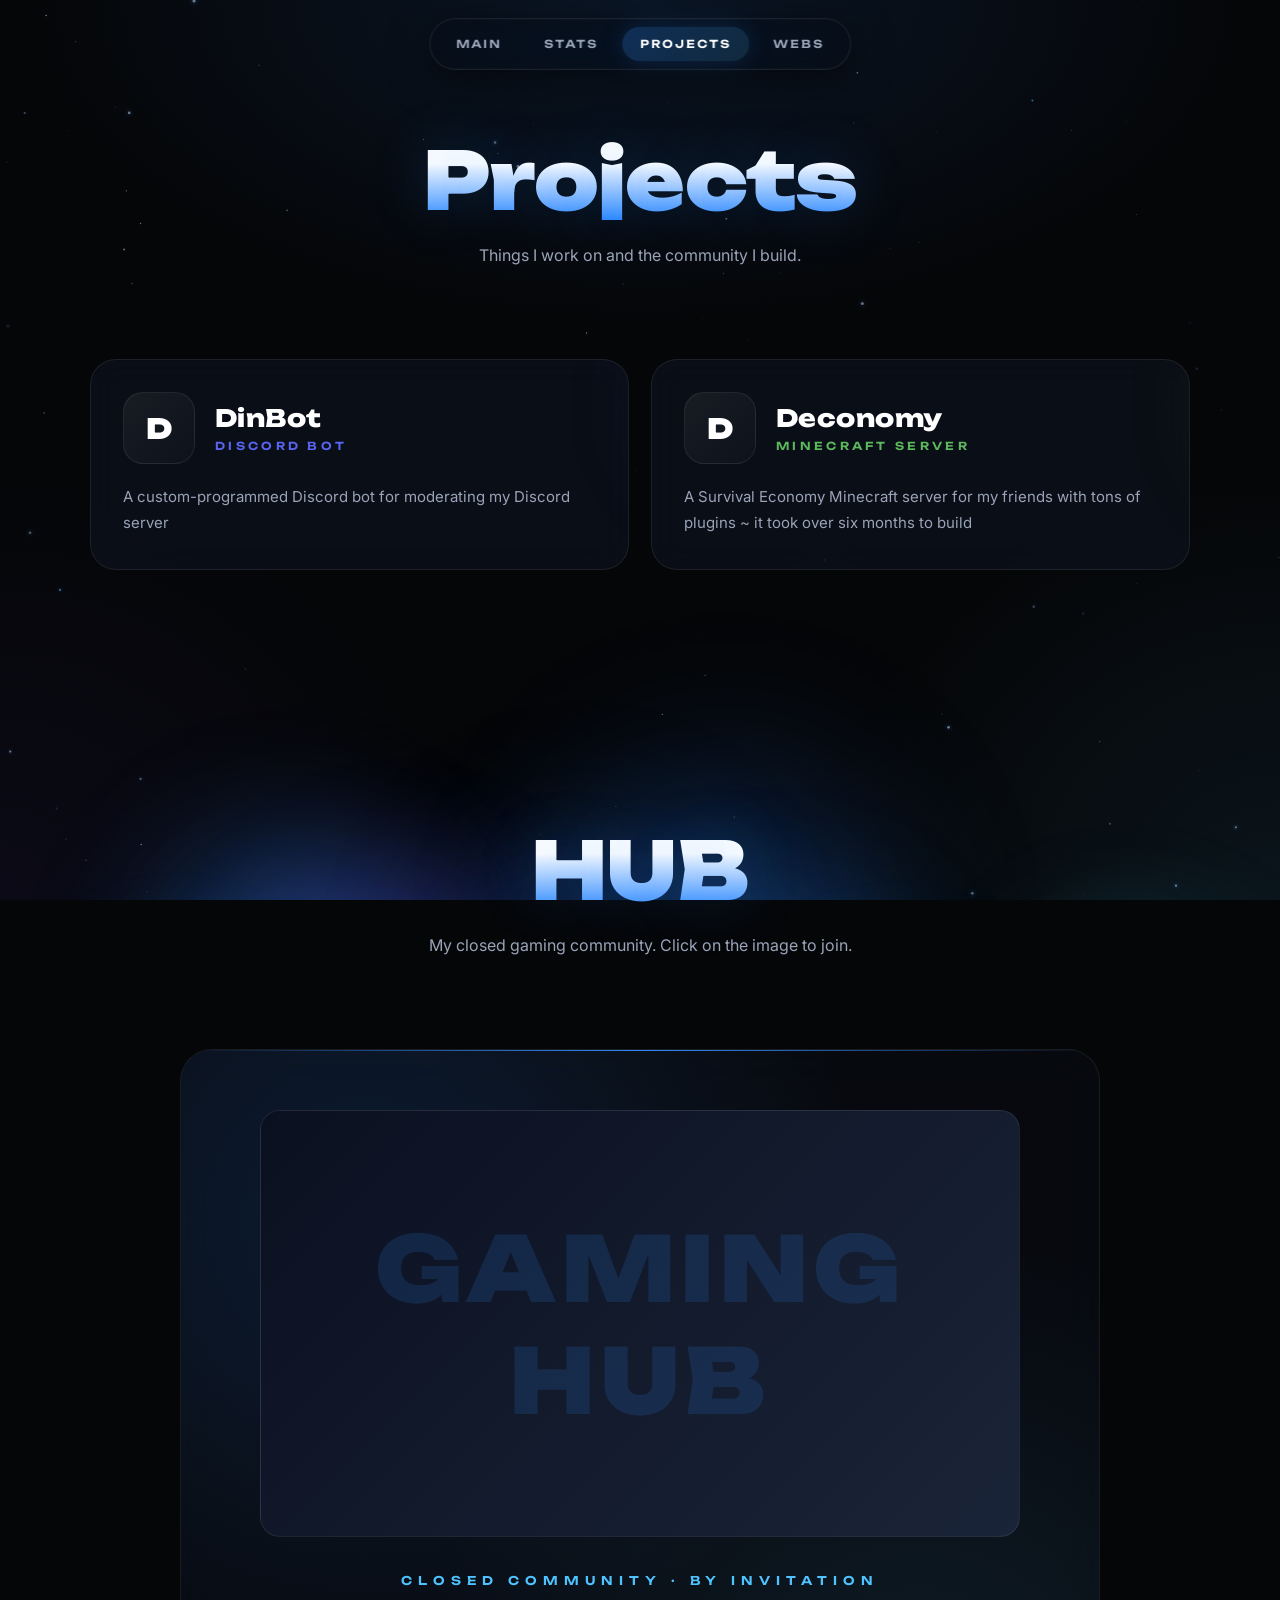
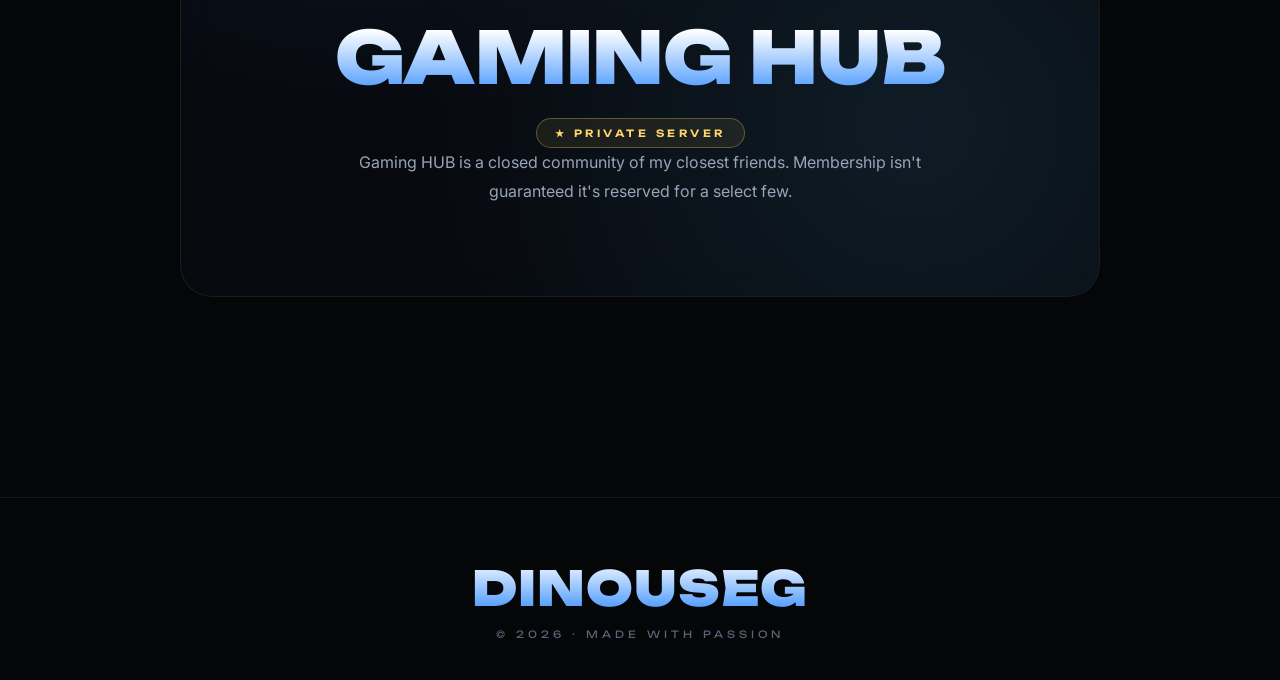
==== projekty.html @ cf8ca1f3 "Add files via upload" ====
<!doctype html>
<html lang="cs">
  <head>
    <meta charset="UTF-8" />
    <meta name="viewport" content="width=device-width, initial-scale=1.0" />
    <title>DINOUSEG · Projects</title>

    <!-- FAVICON — modrá kulička s glow -->
    <link rel="icon" type="image/svg+xml" href="favicon.svg" />
    <link rel="apple-touch-icon" href="favicon.svg" />
    <meta name="theme-color" content="#2f8aff" />

    <!-- FONTY -->
    <link rel="preconnect" href="https://fonts.googleapis.com" />
    <link rel="preconnect" href="https://fonts.gstatic.com" crossorigin />
    <link
      href="https://fonts.googleapis.com/css2?family=Orbitron:wght@500;700;900&family=Unbounded:wght@400;600;800;900&family=Inter:wght@300;400;500;600;700;800&family=Sora:wght@300;400;600;700&display=swap"
      rel="stylesheet"
    />

    <link rel="stylesheet" href="styles.css" />
  </head>
  <body>
    <!-- POZADÍ -->
    <div class="bg-base"></div>
    <div class="lava">
      <div class="bubble b1"></div>
      <div class="bubble b2"></div>
      <div class="bubble b3"></div>
      <div class="bubble b4"></div>
      <div class="bubble b5"></div>
      <div class="bubble b6"></div>
      <div class="bubble b7"></div>
      <div class="bubble b8"></div>
      <div class="bubble b9"></div>
      <div class="bubble b10"></div>
    </div>
    <canvas id="stars"></canvas>

    <div class="scroll-progress" id="scrollProg"></div>

    <!-- NAVIGACE -->
    <nav class="top">
      <a href="index.html"><span>Main</span></a>
      <a href="stats.html"><span>Stats</span></a>
      <a href="projekty.html"><span>Projects</span></a>
      <a href="web.html"><span>Webs</span></a>
    </nav>

    <!-- ============================================================
     PODSEKCE: PROJEKTY — DinBot, Deconomy…
     Vykresluje renderProjects() z DATA.projects
     ============================================================ -->
    <div class="section-divider">
      <h2 class="page-title">Projects</h2>
      <p class="page-desc">Things I work on and the community I build.</p>
    </div>

    <section class="page" id="projekty">
      <div class="projects-grid" id="projectsGrid"><!-- karty projektů --></div>
    </section>

    <!-- ============================================================
     PODSEKCE: GAMING HUB — velký banner s odkazem na Discord
     Vyplní renderHub() z DATA.hub
     ============================================================ -->
    <div class="section-divider">
      <h2 class="page-title">HUB</h2>
      <p class="page-desc">
        My closed gaming community. Click on the image to join.
      </p>
    </div>

    <section class="page" id="hub">
      <div class="hub-card reveal">
        <a
          href="#"
          id="hubLink"
          class="hub-image-wrap"
          target="_blank"
          rel="noopener"
        >
          <div class="placeholder-big">GAMING HUB</div>
          <img id="hubImg" src="" alt="" style="display: none" />
          <div class="overlay">
            <div class="cta">Join server →</div>
          </div>
        </a>
        <div class="hub-tagline">Closed Community · By invitation</div>
        <h2 class="hub-title">Gaming HUB</h2>
        <div class="hub-badge">★ Private Server</div>
        <p class="hub-desc" id="hubDesc"><!-- vyplní renderHub() --></p>
      </div>
    </section>

    <!-- FOOTER -->
    <footer>
      <div class="signature">DINOUSEG</div>
      <div class="copy">© <span id="year"></span> · Made with passion</div>
    </footer>

    <script src="data.js"></script>
    <script src="app.js"></script>
    <script>
      // Vykreslit projekty + hub
      renderProjects('#projectsGrid');
      renderHub();
    </script>
  </body>
</html>
---- styles.css ----
/* ============================================================================
   DINOUSEG PORTFOLIO — sdílené styly pro všechny stránky
   ============================================================================
   STRUKTURA:
     1. CSS PROMĚNNÉ — barvy, velikosti (uprav pro celkovou změnu vzhledu)
     2. RESET + ZÁKLAD
     3. SCROLLBAR — custom modrá lišta vpravo
     4. POZADÍ — base + lava lamp bubliny + hvězdy
     5. NAVIGACE — horní lišta s odkazy
     6. SCROLL PROGRESS — proužek nahoře
     7. HERO — velký DINOUSEG titulek na úvodu
     8. PAGE HEAD — nadpis na ostatních stránkách (HRY, HUDBA…)
     9. TLAČÍTKA
    10. REVEAL ANIMACE — náběh při scrollu
    11. KONTAKTY — dlouhé řádky s ikonami
    12. HRY — podium 1./2./3. místo + detail panel
    13. HUDBA — grid 5 sloupců s thumbnaily
    14. PROJEKTY — karty
    14b. WEB / CENÍK — cenové balíčky
    15. GAMING HUB — velký banner
    16. FOOTER
    17. RESPONSIVE — úpravy pro mobil
   ============================================================================ */

/* ============================================================================
   1. CSS PROMĚNNÉ
   Uprav tyto proměnné pro globální změnu barev a velikostí
   ============================================================================ */
:root {
  /* ZÁKLADNÍ POZADÍ */
  --bg-0: #050608; /* nejtmavší — hlavní background */
  --bg-1: #0a0d14;
  --bg-2: #0f1320;
  --bg-3: #141a2b; /* tmavě modrá pro karty */

  /* ČÁRY / OHRANIČENÍ */
  --line: rgba(255, 255, 255, 0.08); /* slabé čáry */
  --line-bright: rgba(255, 255, 255, 0.16); /* výraznější čáry */

  /* TEXT */
  --text: #e7ecf3; /* hlavní text */
  --text-dim: #9aa4b8; /* sekundární popisky */
  --text-faint: #5b6478; /* nejjemnější text */

  /* AKCENTNÍ MODRÁ — VSCode tematická */
  --accent: #2f8aff; /* hlavní modrá */
  --accent-2: #4fc3ff; /* světle modrá */
  --accent-deep: #1a4f9e; /* tmavě modrá */
  --accent-pop: #6b4dff; /* fialovo-modrá pro pestrost */
  --accent-cyan: #00d4ff; /* tyrkysová pro lava lamp */

  /* GLOWS */
  --glow: rgba(47, 138, 255, 0.55);
  --glow-soft: rgba(47, 138, 255, 0.18);

  /* SPECIÁLNÍ */
  --danger: #ff5577; /* červená pro zavření */
  --gold: #ffd66b; /* zlatá — 1. místo */
  --silver: #c9d3e0; /* stříbrná — 2. místo */
  --bronze: #e08a4a; /* bronzová — 3. místo */

  /* ZAOBLENÍ ROHŮ */
  --radius: 18px;
  --radius-lg: 26px;
}

/* ============================================================================
   2. RESET + ZÁKLAD
   ============================================================================ */
* {
  margin: 0;
  padding: 0;
  box-sizing: border-box;
}
html {
  scroll-behavior: smooth;
} /* plynulý scroll při kliknutí na anchor */
body {
  font-family:
    'Inter', 'Sora', system-ui, sans-serif; /* hlavní font pro běžný text */
  background: var(--bg-0);
  color: var(--text);
  overflow-x: hidden;
  min-height: 100vh;
  position: relative;
}

/* ============================================================================
   3. CUSTOM SCROLLBAR (modrá lišta vpravo)
   ============================================================================ */
html::-webkit-scrollbar {
  width: 12px;
}
html::-webkit-scrollbar-track {
  background: linear-gradient(180deg, #05060a, #0a0d14);
  border-left: 1px solid rgba(255, 255, 255, 0.04);
}
html::-webkit-scrollbar-thumb {
  background: linear-gradient(180deg, var(--accent-deep), var(--accent));
  border-radius: 10px;
  border: 2px solid var(--bg-0);
  box-shadow: 0 0 12px var(--glow);
}
html::-webkit-scrollbar-thumb:hover {
  background: linear-gradient(180deg, var(--accent), var(--accent-2));
  box-shadow: 0 0 22px var(--glow);
}
html {
  scrollbar-color: var(--accent) #0a0d14;
  scrollbar-width: thin;
}

/* ============================================================================
   4. POZADÍ — base vrstva + lava lamp bubliny + hvězdy (canvas)
   ============================================================================ */

/* base — radiální záře v rozích */
.bg-base {
  position: fixed;
  inset: 0;
  pointer-events: none;
  z-index: -4;
  background:
    radial-gradient(
      ellipse 80% 60% at 50% 0%,
      rgba(47, 138, 255, 0.12),
      transparent 60%
    ),
    radial-gradient(
      ellipse 60% 80% at 100% 100%,
      rgba(79, 195, 255, 0.08),
      transparent 60%
    ),
    radial-gradient(
      ellipse 60% 80% at 0% 100%,
      rgba(107, 77, 255, 0.06),
      transparent 60%
    ),
    var(--bg-0);
}

/* canvas s hvězdami — kreslí se v app.js */
canvas#stars {
  position: fixed;
  inset: 0;
  z-index: -2;
  pointer-events: none;
}

/* LAVA LAMP — barevné bubliny stoupající odspodu nahoru
   Uprav velikost (width/height), barvu (background), rychlost (animation duration),
   pozici (left), počáteční zpoždění (animation-delay) a viditelnost (opacity) */
.lava {
  position: fixed;
  inset: 0;
  z-index: -3;
  pointer-events: none;
  overflow: hidden;
}
.lava .bubble {
  position: absolute;
  border-radius: 50%;
  filter: blur(60px); /* rozmazání = soft glow look */
  opacity: 0.6;
  bottom: -30vh; /* start pod viewportem */
  will-change: transform, opacity;
}
.lava .bubble.b1 {
  width: 380px;
  height: 380px;
  left: 8%;
  background: radial-gradient(circle, #2f8aff, transparent 70%);
  animation: lavaRise 22s linear infinite;
  animation-delay: 0s;
}
.lava .bubble.b2 {
  width: 260px;
  height: 260px;
  left: 78%;
  background: radial-gradient(circle, #4fc3ff, transparent 70%);
  animation: lavaRise 28s linear infinite;
  animation-delay: -6s;
}
.lava .bubble.b3 {
  width: 480px;
  height: 480px;
  left: 38%;
  background: radial-gradient(circle, #1a4f9e, transparent 70%);
  animation: lavaRise 34s linear infinite;
  animation-delay: -12s;
  opacity: 0.5;
}
.lava .bubble.b4 {
  width: 200px;
  height: 200px;
  left: 62%;
  background: radial-gradient(circle, #00d4ff, transparent 70%);
  animation: lavaRise 24s linear infinite;
  animation-delay: -3s;
  opacity: 0.55;
}
.lava .bubble.b5 {
  width: 340px;
  height: 340px;
  left: 18%;
  background: radial-gradient(circle, #6b4dff, transparent 70%);
  animation: lavaRise 30s linear infinite;
  animation-delay: -15s;
  opacity: 0.45;
}
.lava .bubble.b6 {
  width: 160px;
  height: 160px;
  left: 90%;
  background: radial-gradient(circle, #4fc3ff, transparent 70%);
  animation: lavaRise 20s linear infinite;
  animation-delay: -9s;
  opacity: 0.5;
}
.lava .bubble.b7 {
  width: 300px;
  height: 300px;
  left: 50%;
  background: radial-gradient(circle, #2f8aff, transparent 70%);
  animation: lavaRise 26s linear infinite;
  animation-delay: -18s;
  opacity: 0.5;
}
.lava .bubble.b8 {
  width: 220px;
  height: 220px;
  left: 5%;
  background: radial-gradient(circle, #00d4ff, transparent 70%);
  animation: lavaRise 32s linear infinite;
  animation-delay: -21s;
  opacity: 0.45;
}
.lava .bubble.b9 {
  width: 140px;
  height: 140px;
  left: 70%;
  background: radial-gradient(circle, #6b4dff, transparent 70%);
  animation: lavaRise 18s linear infinite;
  animation-delay: -7s;
  opacity: 0.55;
}
.lava .bubble.b10 {
  width: 400px;
  height: 400px;
  left: 30%;
  background: radial-gradient(circle, #1a4f9e, transparent 70%);
  animation: lavaRise 36s linear infinite;
  animation-delay: -24s;
  opacity: 0.4;
}

/* animace stoupání bublin — pohyb nahoru se zvlněním do stran */
@keyframes lavaRise {
  0% {
    transform: translate(0, 0) scale(0.85);
    opacity: 0;
  }
  10% {
    opacity: 0.55;
  }
  25% {
    transform: translate(-20px, -30vh) scale(1.05);
  }
  50% {
    transform: translate(25px, -60vh) scale(0.95);
  }
  75% {
    transform: translate(-15px, -90vh) scale(1.1);
  }
  90% {
    opacity: 0.45;
  }
  100% {
    transform: translate(10px, -130vh) scale(0.8);
    opacity: 0;
  }
}

/* ============================================================================
   5. NAVIGACE — horní pilulka s odkazy (sticky nahoře)
   ============================================================================ */
nav.top {
  position: fixed;
  top: 18px;
  left: 50%;
  transform: translateX(-50%);
  display: flex;
  align-items: center;
  gap: 6px;
  padding: 8px;
  background: rgba(10, 13, 20, 0.55); /* tmavé pozadí s průhledností */
  backdrop-filter: blur(22px) saturate(180%); /* liquid glass efekt */
  -webkit-backdrop-filter: blur(22px) saturate(180%);
  border: 1px solid var(--line);
  border-radius: 999px;
  z-index: 100;
  box-shadow:
    0 10px 40px rgba(0, 0, 0, 0.5),
    0 0 0 1px rgba(255, 255, 255, 0.02) inset;
  animation: navIn 0.8s 0.6s cubic-bezier(0.16, 1, 0.3, 1) both;
}
@keyframes navIn {
  from {
    opacity: 0;
    transform: translate(-50%, -30px);
  }
  to {
    opacity: 1;
    transform: translate(-50%, 0);
  }
}

/* každý odkaz v nav */
nav.top a {
  color: var(--text-dim);
  text-decoration: none;
  font-family: 'Unbounded', sans-serif; /* fancy font na nadpisy */
  font-weight: 600;
  font-size: 11px;
  letter-spacing: 0.18em;
  text-transform: uppercase;
  padding: 10px 18px;
  border-radius: 999px;
  position: relative;
  transition: 0.3s;
}
nav.top a:hover {
  color: var(--text);
}

/* aktivní stránka — modrý gradient pozadí */
nav.top a.active {
  color: #fff;
  background: linear-gradient(
    135deg,
    rgba(47, 138, 255, 0.25),
    rgba(79, 195, 255, 0.15)
  );
  box-shadow: 0 0 24px var(--glow-soft);
}

/* ============================================================================
   6. SCROLL PROGRESS BAR (proužek nahoře)
   ============================================================================ */
.scroll-progress {
  position: fixed;
  top: 0;
  left: 0;
  height: 3px;
  width: 0;
  background: linear-gradient(90deg, var(--accent), var(--accent-2));
  z-index: 200;
  box-shadow: 0 0 12px var(--glow);
  transition: width 0.1s;
}

/* ============================================================================
   7. HERO — velký DINOUSEG titulek na úvodu (index.html)
   Uprav font-size pro jinou velikost, background pro jiný gradient barvy
   ============================================================================ */
header.hero {
  min-height: 100vh;
  display: flex;
  flex-direction: column;
  align-items: center;
  justify-content: center;
  position: relative;
  padding: 120px 24px 80px;
  text-align: center;
}

/* hlavní gradient nadpis DINOUSEG */
h1.dino {
  font-family: 'Unbounded', sans-serif;
  font-weight: 900;
  font-size: clamp(
    80px,
    15vw,
    220px
  ); /* responsivní velikost — mění se podle šířky obrazovky */
  line-height: 0.95;
  letter-spacing: -0.02em;
  /* GRADIENT BAREV — uprav procenta nebo barvy pro jiný look */
  background: linear-gradient(180deg, #ffffff 0%, #a9c4ec 45%, #2f8aff 100%);
  -webkit-background-clip: text;
  background-clip: text;
  -webkit-text-fill-color: transparent;
  text-shadow: 0 0 80px rgba(47, 138, 255, 0.25);
  position: relative;
  display: inline-block;
  /* JEDNODUCHÝ FADE — z 10% opacity na 100% za 1.2s */
  animation: heroFadeIn 1.2s ease-out both;
}

/* glow vrstva pod nadpisem (rozmazaná duplikace) */
h1.dino::after {
  content: 'DINOUSEG';
  position: absolute;
  inset: 0;
  background: linear-gradient(180deg, transparent, #2f8aff);
  -webkit-background-clip: text;
  background-clip: text;
  -webkit-text-fill-color: transparent;
  filter: blur(36px);
  opacity: 0.55;
  z-index: -1;
}

/* hero animace — jednoduchý fade z 10% na 100% opacity */
@keyframes heroFadeIn {
  0% {
    opacity: 0.1;
  }
  100% {
    opacity: 1;
  }
}

/* podtitul "Gamer · Creator · Builder" */
.hero-sub {
  font-family: 'Unbounded', sans-serif;
  font-weight: 400;
  font-size: clamp(14px, 1.6vw, 18px);
  letter-spacing: 0.45em; /* hodně rozpálené (uprav pro užší/širší) */
  color: var(--text-dim);
  text-transform: uppercase;
  margin-top: 18px;
  animation: fadeUp 0.8s 0.4s both;
}

/* popisek pod podtitulem */
.hero-desc {
  max-width: 620px;
  margin: 34px auto 0;
  color: var(--text-dim);
  font-size: 16px;
  line-height: 1.7;
  animation: fadeUp 0.8s 0.6s both;
}

/* tlačítka pod popiskem */
.hero-cta {
  display: flex;
  gap: 16px;
  margin-top: 42px;
  flex-wrap: wrap;
  justify-content: center;
  animation: fadeUp 0.8s 0.8s both;
}

/* ============================================================================
   8. PAGE HEAD — nadpis na ostatních sekcích / stránkách
   ============================================================================ */
.page-head {
  padding: 160px 24px 60px;
  text-align: center;
  max-width: 1280px;
  margin: 0 auto;
}

/* velký nadpis (HRY, HUDBA, KONTAKTY…) */
.page-title {
  font-family: 'Unbounded', sans-serif;
  font-weight: 900;
  font-size: clamp(54px, 9vw, 110px);
  letter-spacing: -0.01em;
  line-height: 1;
  background: linear-gradient(180deg, #fff 30%, #2f8aff);
  -webkit-background-clip: text;
  background-clip: text;
  -webkit-text-fill-color: transparent;
  text-shadow: 0 0 60px rgba(47, 138, 255, 0.2);
  display: inline-block;
  animation: heroFadeIn 1s ease-out both; /* jednoduchý fade */
}

/* popisek pod page-title */
.page-desc {
  color: var(--text-dim);
  margin-top: 22px;
  font-size: 16px;
  max-width: 620px;
  margin-left: auto;
  margin-right: auto;
  line-height: 1.7;
  animation: fadeUp 0.8s 0.3s both;
}

/* nadpis sekce uprostřed dlouhé stránky (např. "PROJEKTY" pod sekcí Hry) */
.section-divider {
  text-align: center;
  margin: 140px auto 50px;
  max-width: 1280px;
  padding: 0 24px;
}
.section-divider .page-title {
  font-size: clamp(40px, 7vw, 80px);
}

/* ============================================================================
   9. TLAČÍTKA (.btn — používá se v hero)
   ============================================================================ */
.btn {
  position: relative;
  overflow: hidden;
  cursor: pointer;
  font-family: 'Unbounded', sans-serif;
  font-weight: 600;
  font-size: 12px;
  letter-spacing: 0.25em;
  text-transform: uppercase;
  padding: 16px 32px;
  border-radius: 999px;
  border: 1px solid var(--line-bright);
  background: rgba(255, 255, 255, 0.03);
  color: var(--text);
  text-decoration: none;
  transition: 0.35s cubic-bezier(0.4, 0, 0.2, 1);
  display: inline-flex;
  align-items: center;
  gap: 10px;
}
.btn:hover {
  transform: translateY(-3px);
  border-color: var(--accent);
  color: #fff;
  box-shadow: 0 12px 40px var(--glow-soft);
}

/* primární tlačítko — modrý gradient */
.btn.primary {
  background: linear-gradient(135deg, var(--accent-deep), var(--accent));
  border-color: transparent;
}
.btn.primary:hover {
  box-shadow: 0 14px 40px var(--glow);
}

/* šipka v tlačítku — posune se při hoveru */
.btn .arrow {
  transition: 0.3s;
}
.btn:hover .arrow {
  transform: translateX(4px);
}

/* ============================================================================
   10. REVEAL ANIMACE — když element vjede do viewportu, fade-up
   ============================================================================ */
.reveal {
  opacity: 0;
  transform: translateY(50px);
  transition:
    opacity 0.9s ease,
    transform 0.9s cubic-bezier(0.16, 1, 0.3, 1);
}
.reveal.in {
  opacity: 1;
  transform: none;
}

@keyframes fadeUp {
  from {
    opacity: 0;
    transform: translateY(40px);
  }
  to {
    opacity: 1;
    transform: translateY(0);
  }
}

/* ============================================================================
   11. KONTAKTY — dlouhé řádky pod sebou
   Karty mají gradient barev podle značky (--brand)
   ============================================================================ */
.contacts-list {
  display: flex;
  flex-direction: column;
  gap: 16px;
  max-width: 820px; /* maximální šířka kontejneru */
  margin: 0 auto;
}

/* jednotlivý řádek kontaktu */
.contact-row {
  position: relative;
  overflow: hidden;
  padding: 24px 32px;
  background: rgba(15, 19, 32, 0.55);
  backdrop-filter: blur(16px) saturate(160%); /* liquid glass */
  -webkit-backdrop-filter: blur(16px) saturate(160%);
  border: 1px solid var(--line);
  border-radius: 20px;
  text-decoration: none;
  color: var(--text);
  display: flex;
  align-items: center;
  gap: 24px;
  transition: 0.45s cubic-bezier(0.4, 0, 0.2, 1);
  isolation: isolate;
}

/* barevné pozadí při hoveru (gradient značky) */
.contact-row::before {
  content: '';
  position: absolute;
  inset: 0;
  background: var(
    --brand,
    linear-gradient(135deg, var(--accent-deep), var(--accent))
  );
  opacity: 0;
  transition: 0.5s;
  z-index: -1;
}

/* spotlight efekt — světelný kruh sledující myš */
.contact-row::after {
  content: '';
  position: absolute;
  inset: 0;
  background: radial-gradient(
    700px circle at var(--mx, 50%) var(--my, 50%),
    rgba(255, 255, 255, 0.07),
    transparent 40%
  );
  opacity: 0;
  transition: 0.3s;
  pointer-events: none;
}

.contact-row:hover {
  transform: translateX(8px); /* posune se doprava */
  border-color: transparent;
  box-shadow:
    0 18px 50px rgba(0, 0, 0, 0.5),
    0 0 80px var(--brand-glow, var(--glow-soft));
}
.contact-row:hover::before {
  opacity: 1;
}
.contact-row:hover::after {
  opacity: 1;
}

/* ikona vlevo */
.contact-icon {
  width: 64px;
  height: 64px; /* velikost ikony — uprav pro větší/menší */
  border-radius: 18px;
  background: rgba(255, 255, 255, 0.05);
  display: flex;
  align-items: center;
  justify-content: center;
  flex-shrink: 0;
  transition: 0.45s;
  border: 1px solid var(--line);
}
.contact-row:hover .contact-icon {
  background: rgba(255, 255, 255, 0.18);
  border-color: rgba(255, 255, 255, 0.35);
  transform: rotate(-8deg) scale(1.08); /* lehké otočení a zvětšení */
}
.contact-icon svg {
  width: 32px;
  height: 32px;
  color: #fff;
}
/* OBRÁZEK LOGA — vyplní celý čtverec ikony, zachová poměr stran.
   Uprav width/height pro větší/menší logo uvnitř kruhu. */
.contact-icon img {
  width: 70%;
  height: 70%;
  object-fit: contain;
  display: block;
}
/* FALLBACK když loga ještě nejsou ve složce fotky/ — zobrazí první písmeno */
.contact-icon.no-img::before {
  content: attr(data-fallback);
  font-family: 'Unbounded', sans-serif;
  font-weight: 800;
  font-size: 24px;
  color: #fff;
}

/* meta uprostřed (label + nick) */
.contact-meta {
  display: flex;
  flex-direction: column;
  gap: 6px;
  min-width: 0;
  flex: 1;
}

/* malý label "DISCORD", "STEAM"… */
.contact-label {
  font-family: 'Unbounded', sans-serif;
  font-weight: 600;
  font-size: 11px;
  letter-spacing: 0.32em;
  text-transform: uppercase;
  color: var(--text-dim);
  transition: 0.4s;
}
.contact-row:hover .contact-label {
  color: rgba(255, 255, 255, 0.85);
}

/* velký nick / e-mail */
.contact-nick {
  font-family: 'Unbounded', sans-serif;
  font-weight: 700;
  font-size: 22px; /* uprav velikost nicku */
  color: #fff;
  letter-spacing: 0.01em;
  white-space: nowrap;
  overflow: hidden;
  text-overflow: ellipsis;
}

/* šipka vpravo */
.contact-arrow {
  font-family: 'Unbounded', sans-serif;
  font-weight: 600;
  font-size: 24px;
  color: var(--text-faint);
  transition: 0.4s;
  flex-shrink: 0;
}
.contact-row:hover .contact-arrow {
  color: #fff;
  transform: translateX(6px);
}

/* BAREVNÉ GRADIENTY ZNAČEK — uprav barvy pro jiné odstíny */
.contact-row[data-brand='discord'] {
  --brand: linear-gradient(135deg, #5865f2, #404eed);
  --brand-glow: rgba(88, 101, 242, 0.45);
}
.contact-row[data-brand='roblox'] {
  --brand: linear-gradient(135deg, #2f5fff, #ffffff);
  --brand-glow: rgba(47, 95, 255, 0.5);
}
.contact-row[data-brand='tidal'] {
  --brand: linear-gradient(135deg, #000000 40%, #ffffff);
  --brand-glow: rgba(255, 255, 255, 0.35);
}
.contact-row[data-brand='steam'] {
  --brand: linear-gradient(135deg, #09172a, #0b87b8);
  --brand-glow: rgba(11, 135, 184, 0.45);
}
.contact-row[data-brand='instagram'] {
  --brand: linear-gradient(135deg, #feda75, #fa7e1e, #d62976, #962fbf, #4f5bd5);
  --brand-glow: rgba(214, 41, 118, 0.45);
}
.contact-row[data-brand='xbox'] {
  --brand: linear-gradient(135deg, #107c10, #0e6e0e, #5cb85c);
  --brand-glow: rgba(16, 124, 16, 0.45);
}
.contact-row[data-brand='youtube'] {
  --brand: linear-gradient(135deg, #ff0000, #cc0000);
  --brand-glow: rgba(255, 0, 0, 0.45);
}
.contact-row[data-brand='gmail'] {
  --brand: linear-gradient(135deg, #c5221f, #ea4335, #fbbc04, #34a853);
  --brand-glow: rgba(197, 34, 31, 0.4);
}

/* ============================================================================
   12. HRY — podium 1./2./3. místo
   Sloupce se plní barevně podle procent z DATA.goalHours
   ============================================================================ */
.podium-wrap {
  position: relative;
  display: flex;
  align-items: flex-end;
  justify-content: center;
  gap: 18px;
  min-height: 560px;
  margin: 30px auto 40px;
  max-width: 980px;
  padding: 0 12px;
}

/* sloupec jedné hry */
.podium-bar {
  flex: 1;
  max-width: 280px;
  position: relative;
  cursor: pointer;
  transition: transform 0.4s cubic-bezier(0.4, 0, 0.2, 1);
}
.podium-bar:hover {
  transform: translateY(-10px);
}

/* hlavní karta hry */
.podium-card {
  position: relative;
  overflow: hidden;
  background: rgba(15, 19, 32, 0.65);
  backdrop-filter: blur(18px);
  -webkit-backdrop-filter: blur(18px);
  border: 1px solid var(--line);
  border-radius: var(--radius-lg);
  padding: 22px 18px;
  display: flex;
  flex-direction: column;
  height: 100%;
  transition: 0.4s;
}
.podium-bar:hover .podium-card {
  border-color: var(--accent);
  box-shadow: 0 20px 60px rgba(47, 138, 255, 0.3);
}

/* gradient zezdola na kartě (zlatý/stříbrný/bronzový) */
.podium-card::before {
  content: '';
  position: absolute;
  inset: 0;
  background: linear-gradient(
    180deg,
    transparent 40%,
    var(--rank-color, rgba(47, 138, 255, 0.2))
  );
  opacity: 0.4;
  pointer-events: none;
}

/* obrysové číslo #1 v rohu */
.podium-rank {
  font-family: 'Unbounded', sans-serif;
  font-weight: 900;
  font-size: 90px;
  line-height: 1;
  position: absolute;
  top: 14px;
  right: 18px;
  color: transparent;
  -webkit-text-stroke: 1.5px var(--rank-color, #fff);
  opacity: 0.4;
  letter-spacing: -0.05em;
}

/* obrázek hry */
.podium-img {
  width: 100%;
  aspect-ratio: 1/1;
  border-radius: 14px;
  background: linear-gradient(135deg, #1a2030, #0b0e16);
  margin-bottom: 16px;
  overflow: hidden;
  position: relative;
  border: 1px solid var(--line);
}
.podium-img img {
  width: 100%;
  height: 100%;
  object-fit: cover;
  transition: 0.5s;
}
.podium-bar:hover .podium-img img {
  transform: scale(1.08);
}

/* placeholder když chybí fotka — zobrazí název */
.podium-img .placeholder {
  position: absolute;
  inset: 0;
  display: flex;
  align-items: center;
  justify-content: center;
  font-family: 'Unbounded', sans-serif;
  font-weight: 900;
  font-size: 32px;
  color: rgba(255, 255, 255, 0.1);
  letter-spacing: 0.05em;
}

/* název hry */
.podium-game-name {
  font-family: 'Unbounded', sans-serif;
  font-weight: 700;
  font-size: 18px;
  color: #fff;
  letter-spacing: 0.02em;
  margin-bottom: 8px;
}

/* hodiny + jednotka */
.podium-hours {
  display: flex;
  align-items: baseline;
  gap: 6px;
  font-family: 'Orbitron', sans-serif;
}
.podium-hours .num {
  font-size: 28px;
  font-weight: 900;
  background: linear-gradient(180deg, #fff, var(--rank-color, var(--accent)));
  -webkit-background-clip: text;
  background-clip: text;
  -webkit-text-fill-color: transparent;
}
.podium-hours .unit {
  font-size: 12px;
  color: var(--text-dim);
  font-weight: 600;
  letter-spacing: 0.1em;
}

/* lišta vyplnění (procenta z goalHours) */
.podium-bar-fill {
  margin-top: 14px;
  width: 100%;
  height: 8px;
  border-radius: 999px;
  background: rgba(255, 255, 255, 0.05);
  overflow: hidden;
  position: relative;
}
.podium-bar-fill::after {
  content: '';
  position: absolute;
  left: 0;
  top: 0;
  height: 100%;
  width: var(--pct, 0%);
  background: linear-gradient(
    90deg,
    var(--rank-color, var(--accent)),
    var(--accent-2)
  );
  border-radius: 999px;
  box-shadow: 0 0 16px var(--rank-color, var(--glow));
  animation: fillBar 1.8s cubic-bezier(0.16, 1, 0.3, 1) both;
  animation-delay: 0.4s;
}
@keyframes fillBar {
  from {
    width: 0;
  }
  to {
    width: var(--pct);
  }
}

/* barvy 1./2./3. místa */
.podium-bar[data-rank='1'] {
  --rank-color: var(--gold);
}
.podium-bar[data-rank='2'] {
  --rank-color: var(--silver);
}
.podium-bar[data-rank='3'] {
  --rank-color: var(--bronze);
}

/* podstavec pod kartou — výška podle pořadí */
.podium-pedestal {
  margin-top: 14px;
  border-radius: 14px 14px 0 0;
  background: linear-gradient(
    180deg,
    rgba(255, 255, 255, 0.06),
    rgba(255, 255, 255, 0.02)
  );
  border: 1px solid var(--line);
  border-bottom: none;
  display: flex;
  align-items: center;
  justify-content: center;
  font-family: 'Unbounded', sans-serif;
  font-weight: 900;
  font-size: 64px;
  color: transparent;
  -webkit-text-stroke: 2px var(--rank-color);
  position: relative;
  overflow: hidden;
}
.podium-pedestal::after {
  content: '';
  position: absolute;
  inset: 0;
  background: radial-gradient(
    circle at 50% 0,
    var(--rank-color),
    transparent 60%
  );
  opacity: 0.18;
}
/* VÝŠKY PODSTAVCŮ — uprav pro jinou proporci */
.podium-bar[data-rank='1'] .podium-pedestal {
  height: 180px;
}
.podium-bar[data-rank='2'] .podium-pedestal {
  height: 120px;
}
.podium-bar[data-rank='3'] .podium-pedestal {
  height: 80px;
}

/* DETAIL HRY — otevírá se po kliknutí */
.game-detail {
  display: none;
  margin-top: 50px;
  background: rgba(15, 19, 32, 0.6);
  backdrop-filter: blur(18px);
  border: 1px solid var(--line);
  border-radius: var(--radius-lg);
  overflow: hidden;
  animation: detailIn 0.6s cubic-bezier(0.16, 1, 0.3, 1);
}
.game-detail.open {
  display: block;
}
@keyframes detailIn {
  from {
    opacity: 0;
    transform: translateY(20px);
  }
  to {
    opacity: 1;
    transform: none;
  }
}

.game-detail-head {
  display: flex;
  align-items: center;
  gap: 22px;
  padding: 28px 32px;
  border-bottom: 1px solid var(--line);
  background: linear-gradient(135deg, rgba(47, 138, 255, 0.08), transparent);
}
.gd-thumb {
  width: 80px;
  height: 80px;
  border-radius: 14px;
  background: #1a2030;
  overflow: hidden;
  flex-shrink: 0;
  border: 1px solid var(--line);
}
.gd-thumb img {
  width: 100%;
  height: 100%;
  object-fit: cover;
}
.gd-title {
  font-family: 'Unbounded', sans-serif;
  font-weight: 800;
  font-size: 28px;
  color: #fff;
  letter-spacing: 0.02em;
}
.gd-sub {
  color: var(--text-dim);
  font-size: 13px;
  font-family: 'Unbounded', sans-serif;
  letter-spacing: 0.15em;
  text-transform: uppercase;
  margin-top: 4px;
}

/* tlačítko zavření */
.gd-close {
  margin-left: auto;
  width: 42px;
  height: 42px;
  border-radius: 50%;
  background: rgba(255, 255, 255, 0.04);
  border: 1px solid var(--line);
  display: flex;
  align-items: center;
  justify-content: center;
  cursor: pointer;
  color: var(--text-dim);
  transition: 0.3s;
  font-size: 20px;
}
.gd-close:hover {
  background: rgba(255, 87, 119, 0.15);
  color: #fff;
  border-color: var(--danger);
  transform: rotate(90deg);
}

.game-detail-body {
  padding: 28px 32px;
  color: var(--text-dim);
  line-height: 1.7;
  font-size: 15px;
}
.game-detail-body p {
  margin-bottom: 14px;
}
.game-detail-body p strong {
  color: #fff;
  font-weight: 600;
}

/* tagy hry */
.gd-tags {
  display: flex;
  flex-wrap: wrap;
  gap: 8px;
  margin-top: 18px;
}
.gd-tag {
  font-family: 'Unbounded', sans-serif;
  font-size: 10px;
  letter-spacing: 0.2em;
  text-transform: uppercase;
  padding: 6px 12px;
  border-radius: 999px;
  background: rgba(47, 138, 255, 0.1);
  border: 1px solid rgba(47, 138, 255, 0.3);
  color: var(--accent-2);
}

/* galerie screenshotů */
.gd-gallery {
  display: grid;
  grid-template-columns: repeat(auto-fit, minmax(160px, 1fr));
  gap: 10px;
  margin-top: 18px;
}
/* SLOT s obrázkem v galerii detailu hry.
   Když se obrázek nenačte, slot se v JS úplně skryje (žádný placeholder). */
.gd-gallery .gd-img {
  aspect-ratio: 16/10;
  border-radius: 10px;
  background: linear-gradient(135deg, #1a2030, #0b0e16);
  border: 1px solid var(--line);
  overflow: hidden;
  position: relative;
}
.gd-gallery .gd-img img {
  width: 100%;
  height: 100%;
  object-fit: cover;
  display: block;
  transition: 0.5s;
}
.gd-gallery .gd-img:hover img {
  transform: scale(1.05);
}

/* ============================================================================
   13. HUDBA — grid s thumbnaily (5 tracků v řadě)
   ============================================================================ */
.music-grid {
  display: grid;
  grid-template-columns: repeat(5, 1fr); /* 5 sloupců na desktopu */
  gap: 22px;
  max-width: 1280px;
  margin: 0 auto;
}
/* RESPONSIVNÍ ZALOMENÍ */
@media (max-width: 1100px) {
  .music-grid {
    grid-template-columns: repeat(4, 1fr);
  }
}
@media (max-width: 880px) {
  .music-grid {
    grid-template-columns: repeat(3, 1fr);
  }
}
@media (max-width: 600px) {
  .music-grid {
    grid-template-columns: repeat(2, 1fr);
    gap: 14px;
  }
}

/* karta písničky */
.song-card {
  position: relative;
  overflow: hidden;
  background: rgba(15, 19, 32, 0.6);
  backdrop-filter: blur(14px);
  border: 1px solid var(--line);
  border-radius: var(--radius);
  text-decoration: none;
  color: var(--text);
  display: flex;
  flex-direction: column;
  transition: 0.4s cubic-bezier(0.4, 0, 0.2, 1);
  cursor: pointer;
}
.song-card:hover {
  transform: translateY(-8px);
  border-color: var(--accent);
  box-shadow: 0 20px 60px rgba(47, 138, 255, 0.3);
}

/* thumbnail */
.song-thumb {
  aspect-ratio: 1/1;
  background: linear-gradient(135deg, #1a2030, #0b0e16);
  position: relative;
  overflow: hidden;
}
.song-thumb img {
  width: 100%;
  height: 100%;
  object-fit: cover;
  transition: 0.5s;
}
.song-card:hover .song-thumb img {
  transform: scale(1.08);
}

/* gradient přes thumbnail */
.song-thumb::after {
  content: '';
  position: absolute;
  inset: 0;
  background: linear-gradient(180deg, transparent 50%, rgba(0, 0, 0, 0.6));
}

/* PLAY tlačítko (objeví se při hoveru) */
.song-play {
  position: absolute;
  inset: 0;
  display: flex;
  align-items: center;
  justify-content: center;
  opacity: 0;
  transition: 0.4s;
  z-index: 2;
}
.song-card:hover .song-play {
  opacity: 1;
}
.song-play div {
  width: 70px;
  height: 70px;
  border-radius: 50%;
  background: rgba(255, 0, 0, 0.92); /* červené YouTube tlačítko */
  display: flex;
  align-items: center;
  justify-content: center;
  box-shadow: 0 0 40px rgba(255, 0, 0, 0.6);
  transform: scale(0.6);
  transition: 0.4s 0.1s cubic-bezier(0.16, 1, 0.3, 1);
}
.song-card:hover .song-play div {
  transform: scale(1);
}
.song-play svg {
  width: 28px;
  height: 28px;
  color: #fff;
  margin-left: 3px;
}

/* meta info pod thumbnail */
.song-meta {
  padding: 18px 20px;
}
.song-title {
  font-family: 'Unbounded', sans-serif;
  font-weight: 700;
  font-size: 16px;
  color: #fff;
  letter-spacing: 0.01em;
  display: -webkit-box;
  -webkit-line-clamp: 2;
  line-clamp: 2;
  -webkit-box-orient: vertical;
  overflow: hidden;
  margin-bottom: 6px;
}
.song-artist {
  color: var(--text-dim);
  font-size: 13px;
  font-family: 'Inter', sans-serif;
}

/* placeholder když chybí thumbnail */
.song-thumb .placeholder {
  position: absolute;
  inset: 0;
  display: flex;
  align-items: center;
  justify-content: center;
  font-family: 'Unbounded', sans-serif;
  font-weight: 900;
  font-size: 48px;
  color: rgba(255, 255, 255, 0.08);
  letter-spacing: 0.05em;
}

/* ============================================================================
   14. PROJEKTY — karty s ikonou, názvem a popisem
   ============================================================================ */
.projects-grid {
  display: grid;
  grid-template-columns: repeat(auto-fit, minmax(360px, 1fr));
  gap: 22px;
  max-width: 1100px;
  margin: 0 auto;
}

.project-card {
  position: relative;
  overflow: hidden;
  background: rgba(15, 19, 32, 0.65);
  backdrop-filter: blur(16px);
  border: 1px solid var(--line);
  border-radius: var(--radius-lg);
  padding: 32px;
  transition: 0.5s;
  isolation: isolate;
}

/* barevný blob v rohu karty (podle --proj-color z data.js) */
.project-card::before {
  content: '';
  position: absolute;
  top: -50%;
  right: -50%;
  width: 300px;
  height: 300px;
  border-radius: 50%;
  background: radial-gradient(
    circle,
    var(--proj-color, var(--accent)),
    transparent 70%
  );
  opacity: 0.15;
  filter: blur(40px);
  transition: 0.6s;
  z-index: -1;
}
.project-card:hover {
  transform: translateY(-6px);
  border-color: var(--proj-color, var(--accent));
  box-shadow: 0 20px 60px rgba(0, 0, 0, 0.4);
}
.project-card:hover::before {
  transform: translate(-30px, 30px) scale(1.3);
  opacity: 0.3;
}

.project-head {
  display: flex;
  align-items: center;
  gap: 20px;
  margin-bottom: 20px;
}

/* ikona projektu */
.project-icon {
  width: 72px;
  height: 72px;
  border-radius: 20px;
  background: linear-gradient(
    135deg,
    rgba(255, 255, 255, 0.06),
    rgba(255, 255, 255, 0.02)
  );
  border: 1px solid var(--line);
  display: flex;
  align-items: center;
  justify-content: center;
  font-family: 'Unbounded', sans-serif;
  font-weight: 900;
  font-size: 28px;
  color: #fff;
  flex-shrink: 0;
  overflow: hidden;
}
.project-icon img {
  width: 100%;
  height: 100%;
  object-fit: cover;
  border-radius: 20px;
}

.project-titles h3 {
  font-family: 'Unbounded', sans-serif;
  font-weight: 800;
  font-size: 24px;
  color: #fff;
  letter-spacing: 0.02em;
}
.project-titles .sub {
  font-family: 'Unbounded', sans-serif;
  font-size: 11px;
  letter-spacing: 0.3em;
  color: var(--proj-color, var(--accent-2));
  text-transform: uppercase;
  margin-top: 6px;
  font-weight: 600;
}
.project-desc {
  color: var(--text-dim);
  font-size: 15px;
  line-height: 1.75;
}

/* ============================================================================
   14b. WEB / CENÍK — karty cenových balíčků (Basic / Standard / Premium)
   Karta s highlight (.is-featured) má modrý ring a odznak.
   ============================================================================ */
.pricing-grid {
  display: grid;
  grid-template-columns: repeat(3, 1fr);
  gap: 22px;
  max-width: 1100px;
  margin: 0 auto;
  /* prostor nahoře pro badge "Most popular" který vyčuhuje z karty */
  padding-top: 20px;
}
@media (max-width: 900px) {
  .pricing-grid {
    grid-template-columns: 1fr;
    max-width: 460px;
  }
}

.pricing-card {
  position: relative;
  background: rgba(15, 19, 32, 0.65);
  backdrop-filter: blur(16px);
  -webkit-backdrop-filter: blur(16px);
  border: 1px solid var(--line);
  border-radius: var(--radius-lg);
  padding: 36px 28px 32px;
  display: flex;
  flex-direction: column;
  transition: 0.5s cubic-bezier(0.4, 0, 0.2, 1);
  isolation: isolate;
  /* overflow: visible → badge "Most popular" může vyčuhovat nahoru
     (blob v ::before je blur + low opacity, takže přesah vypadá jako glow halo) */
  overflow: visible;
}

/* glow blob v rohu karty */
.pricing-card::before {
  content: '';
  position: absolute;
  top: -40%;
  right: -40%;
  width: 280px;
  height: 280px;
  border-radius: 50%;
  background: radial-gradient(circle, var(--accent), transparent 70%);
  opacity: 0.1;
  filter: blur(40px);
  z-index: -1;
  transition: 0.6s;
}
.pricing-card:hover::before {
  opacity: 0.25;
  transform: translate(-20px, 20px) scale(1.2);
}
.pricing-card:hover {
  border-color: var(--accent);
  box-shadow:
    0 24px 60px rgba(0, 0, 0, 0.5),
    0 0 60px var(--glow-soft);
}

/* ZVÝRAZNĚNÝ balíček (Standard / Most popular) — silný glow ring + pulse animace.
   Karta je o trochu větší (scale 1.05) aby vystoupila z řady. */
.pricing-card.is-featured {
  border: 2px solid rgba(47, 138, 255, 0.7);
  background: linear-gradient(
    180deg,
    rgba(47, 138, 255, 0.18),
    rgba(15, 19, 32, 0.7) 50%
  );
  box-shadow:
    0 0 0 1px rgba(47, 138, 255, 0.3),
    0 0 60px rgba(47, 138, 255, 0.35),
    0 20px 60px rgba(0, 0, 0, 0.5);
  z-index: 2;
  /* pulsující glow okolo karty (mění jen box-shadow, ne velikost) */
  animation: featuredPulse 3s ease-in-out infinite;
}
.pricing-card.is-featured::before {
  opacity: 0.4;
  width: 360px;
  height: 360px;
}

/* PULSE ring efekt — modrý glow se mění v rytmu */
@keyframes featuredPulse {
  0%,
  100% {
    box-shadow:
      0 0 0 1px rgba(47, 138, 255, 0.3),
      0 0 60px rgba(47, 138, 255, 0.35),
      0 20px 60px rgba(0, 0, 0, 0.5);
  }
  50% {
    box-shadow:
      0 0 0 2px rgba(47, 138, 255, 0.5),
      0 0 90px rgba(47, 138, 255, 0.55),
      0 0 140px rgba(47, 138, 255, 0.2),
      0 20px 60px rgba(0, 0, 0, 0.5);
  }
}

/* na mobilu (jednotlivé karty pod sebou) zrušit scale aby nevylezly z viewportu */
@media (max-width: 900px) {
  /* na mobilu (jednotlivé karty pod sebou) zmenšíme hover scale aby karta
     nepřesahovala viewport */
  .pricing-card:hover {
    transform: translateY(-6px) !important;
  }
}

/* CUSTOM cena (např. "Custom" místo čísla) — menší text, kurzíva look */
.pricing-price.is-custom .num {
  font-size: 42px;
  font-family: 'Unbounded', sans-serif;
  letter-spacing: 0.02em;
}

/* ============ SLEVY ============
   Řádek nad cenou s původní přeškrtnutou cenou a discount badge "−15%".
   Aktivní jen když je v data.js definován priceOriginal > price. */
.pricing-sale-row {
  display: flex;
  align-items: center;
  gap: 10px;
  margin-bottom: 4px;
  animation: fadeUp 0.6s 0.2s both;
}

/* přeškrtnutá původní cena */
.pricing-price-old {
  font-family: 'Orbitron', sans-serif;
  font-size: 16px;
  font-weight: 700;
  color: var(--text-faint);
  text-decoration: line-through;
  text-decoration-thickness: 2px;
  text-decoration-color: #1f5eb7;
}

/* červený discount badge "−15%" */
.pricing-discount {
  font-family: 'Unbounded', sans-serif;
  font-weight: 800;
  font-size: 10px;
  letter-spacing: 0.15em;
  color: #fff;
  background: linear-gradient(135deg, #1f5eb7, #47b4fc);
  padding: 4px 10px;
  border-radius: 999px;
  box-shadow:
    0 4px 14px rgba(71, 180, 252, 0.65),
    0 0 0 1px rgba(255, 255, 255, 0.12) inset;
  animation: salePulse 2s ease-in-out infinite;
}
@keyframes salePulse {
  0%,
  100% {
    transform: scale(1);
    box-shadow:
      0 4px 14px rgba(71, 180, 252, 0.65),
      0 0 0 1px rgba(255, 255, 255, 0.12) inset;
  }
  50% {
    transform: scale(1.06);
    box-shadow:
      0 4px 22px rgba(71, 180, 252, 0.65),
      0 0 0 1px rgba(255, 255, 255, 0.2) inset;
  }
}

/* když je cena ve slevě, hlavní cena dostane "fresh" gradient */
.pricing-price.is-sale .num {
  background: linear-gradient(180deg, #47b4fc);
  -webkit-background-clip: text;
  background-clip: text;
  -webkit-text-fill-color: transparent;
}

/* Drobná poznámka pod cenovými kartami */
.pricing-footnote {
  text-align: center;
  margin: 50px auto 0;
  max-width: 640px;
  color: var(--text-faint);
  font-size: 13px;
  line-height: 1.7;
  font-style: italic;
}

/* odznak nahoře u doporučeného balíčku — "vyčuhuje" nad kartu */
.pricing-badge {
  position: absolute;
  top: -14px;
  left: 50%;
  transform: translateX(-50%);
  font-family: 'Unbounded', sans-serif;
  font-weight: 800;
  font-size: 10px;
  letter-spacing: 0.35em;
  text-transform: uppercase;
  color: #fff;
  padding: 10px 22px;
  border-radius: 999px;
  background: linear-gradient(
    135deg,
    var(--accent-deep),
    var(--accent),
    var(--accent-2)
  );
  box-shadow:
    0 8px 28px var(--glow),
    0 0 0 1px rgba(255, 255, 255, 0.15);
  white-space: nowrap;
  z-index: 3;
}

/* malý label typu (BASIC / STANDARD / PREMIUM) */
.pricing-tier {
  font-family: 'Unbounded', sans-serif;
  font-weight: 600;
  font-size: 11px;
  letter-spacing: 0.4em;
  text-transform: uppercase;
  color: var(--accent-2);
  margin-bottom: 8px;
}

/* velký název balíčku */
.pricing-name {
  font-family: 'Unbounded', sans-serif;
  font-weight: 800;
  font-size: 30px;
  color: #fff;
  letter-spacing: 0.01em;
  margin-bottom: 18px;
}

/* velká cena */
.pricing-price {
  display: flex;
  align-items: baseline;
  gap: 8px;
  font-family: 'Orbitron', sans-serif;
}
.pricing-price .num {
  font-size: 52px;
  font-weight: 900;
  line-height: 1;
  background: linear-gradient(180deg, #fff, var(--accent));
  -webkit-background-clip: text;
  background-clip: text;
  -webkit-text-fill-color: transparent;
}
.pricing-price .cur {
  font-size: 18px;
  font-weight: 700;
  color: var(--text-dim);
}

/* poznámka pod cenou ("jednorázově") */
.pricing-note {
  color: var(--text-faint);
  font-size: 12px;
  font-family: 'Unbounded', sans-serif;
  letter-spacing: 0.2em;
  text-transform: uppercase;
  margin-top: 6px;
  margin-bottom: 24px;
}

/* seznam featur */
.pricing-features {
  list-style: none;
  margin: 0 0 28px;
  padding: 24px 0 4px;
  border-top: 1px solid var(--line);
  flex: 1;
}
.pricing-features li {
  display: flex;
  align-items: flex-start;
  gap: 12px;
  color: var(--text-dim);
  font-size: 14px;
  line-height: 1.5;
  padding: 8px 0;
}
.pricing-features .check {
  flex-shrink: 0;
  width: 20px;
  height: 20px;
  border-radius: 50%;
  background: rgba(47, 138, 255, 0.15);
  color: var(--accent-2);
  display: flex;
  align-items: center;
  justify-content: center;
  font-size: 11px;
  font-weight: 700;
  margin-top: 1px;
}
.pricing-card.is-featured .pricing-features .check {
  background: var(--accent);
  color: #fff;
  box-shadow: 0 0 12px var(--glow);
}

/* tlačítko v patičce karty */
.pricing-cta {
  display: inline-flex;
  align-items: center;
  justify-content: center;
  gap: 10px;
  text-decoration: none;
  font-family: 'Unbounded', sans-serif;
  font-weight: 600;
  font-size: 12px;
  letter-spacing: 0.25em;
  text-transform: uppercase;
  padding: 16px 24px;
  border-radius: 999px;
  border: 1px solid var(--line-bright);
  background: rgba(255, 255, 255, 0.03);
  color: var(--text);
  transition: 0.35s cubic-bezier(0.4, 0, 0.2, 1);
}
.pricing-cta:hover {
  border-color: var(--accent);
  color: #fff;
  background: rgba(47, 138, 255, 0.1);
  box-shadow: 0 10px 30px var(--glow-soft);
}
.pricing-cta .arrow {
  transition: 0.3s;
}
.pricing-cta:hover .arrow {
  transform: translateX(4px);
}

/* highlight balíček má vyplněné tlačítko */
.pricing-card.is-featured .pricing-cta {
  background: linear-gradient(135deg, var(--accent-deep), var(--accent));
  border-color: transparent;
  color: #fff;
}
.pricing-card.is-featured .pricing-cta:hover {
  box-shadow: 0 14px 40px var(--glow);
}

/* ============================================================================
   15. GAMING HUB — velký banner s obrázkem, nadpisem a popiskem
   ============================================================================ */
.hub-card {
  position: relative;
  overflow: hidden;
  background: rgba(10, 13, 20, 0.55);
  backdrop-filter: blur(22px);
  -webkit-backdrop-filter: blur(22px);
  border: 1px solid var(--line);
  border-radius: 32px;
  padding: 60px 50px;
  text-align: center;
  max-width: 920px;
  margin: 0 auto;
  isolation: isolate;
}

/* radiální záře v rozích */
.hub-card::before {
  content: '';
  position: absolute;
  inset: 0;
  background:
    radial-gradient(
      circle at 20% 20%,
      rgba(47, 138, 255, 0.15),
      transparent 50%
    ),
    radial-gradient(circle at 80% 80%, rgba(79, 195, 255, 0.1), transparent 50%);
  z-index: -1;
}

/* modrá linka nahoře */
.hub-card::after {
  content: '';
  position: absolute;
  top: 0;
  left: 0;
  right: 0;
  height: 1px;
  background: linear-gradient(90deg, transparent, var(--accent), transparent);
}

/* klikatelný obrázek hubu */
.hub-image-wrap {
  display: block;
  text-decoration: none;
  width: 100%;
  max-width: 760px;
  aspect-ratio: 16/9;
  margin: 0 auto 36px;
  border-radius: 20px;
  overflow: hidden;
  position: relative;
  background: linear-gradient(135deg, #0b1020, #1a2438);
  border: 1px solid var(--line);
  transition: 0.5s cubic-bezier(0.4, 0, 0.2, 1);
  cursor: pointer;
}
.hub-image-wrap:hover {
  transform: translateY(-6px) scale(1.01);
  border-color: var(--accent);
  box-shadow: 0 30px 80px rgba(47, 138, 255, 0.4);
}
.hub-image-wrap img {
  width: 100%;
  height: 100%;
  object-fit: cover;
  transition: 0.6s;
}
.hub-image-wrap:hover img {
  transform: scale(1.05);
}

/* overlay s tlačítkem "Připojit" při hoveru */
.hub-image-wrap .overlay {
  position: absolute;
  inset: 0;
  background: linear-gradient(180deg, transparent 50%, rgba(0, 0, 0, 0.5));
  display: flex;
  align-items: flex-end;
  justify-content: center;
  padding: 24px;
  opacity: 0;
  transition: 0.4s;
}
.hub-image-wrap:hover .overlay {
  opacity: 1;
}
.hub-image-wrap .cta {
  font-family: 'Unbounded', sans-serif;
  font-weight: 700;
  font-size: 11px;
  letter-spacing: 0.4em;
  color: #fff;
  text-transform: uppercase;
  padding: 12px 24px;
  border-radius: 999px;
  background: rgba(47, 138, 255, 0.9);
  backdrop-filter: blur(8px);
  display: inline-flex;
  align-items: center;
  gap: 8px;
}

/* placeholder když chybí obrázek hubu */
.hub-image-wrap .placeholder-big {
  position: absolute;
  inset: 0;
  display: flex;
  align-items: center;
  justify-content: center;
  font-family: 'Unbounded', sans-serif;
  font-weight: 900;
  font-size: clamp(40px, 8vw, 90px);
  color: rgba(47, 138, 255, 0.15);
  letter-spacing: 0.05em;
  text-align: center;
}

/* hlavní nadpis Gaming HUB */
.hub-title {
  font-family: 'Unbounded', sans-serif;
  font-weight: 900;
  font-size: clamp(40px, 6vw, 72px);
  letter-spacing: -0.01em;
  background: linear-gradient(180deg, #fff 20%, var(--accent));
  -webkit-background-clip: text;
  background-clip: text;
  -webkit-text-fill-color: transparent;
  margin-bottom: 16px;
  text-transform: uppercase;
}

/* malý tagline nad nadpisem */
.hub-tagline {
  font-family: 'Unbounded', sans-serif;
  font-size: 12px;
  letter-spacing: 0.5em;
  color: var(--accent-2);
  text-transform: uppercase;
  font-weight: 600;
  margin-bottom: 24px;
}

/* popis hubu */
.hub-desc {
  color: var(--text-dim);
  font-size: 16px;
  line-height: 1.8;
  max-width: 640px;
  margin: 0 auto 30px;
}

/* zlatý odznak "Private Server" */
.hub-badge {
  display: inline-flex;
  align-items: center;
  gap: 10px;
  padding: 8px 18px;
  border-radius: 999px;
  background: rgba(255, 213, 107, 0.08);
  border: 1px solid rgba(255, 213, 107, 0.3);
  font-family: 'Unbounded', sans-serif;
  font-size: 10px;
  letter-spacing: 0.35em;
  color: var(--gold);
  text-transform: uppercase;
  font-weight: 600;
}

/* ============================================================================
   16. FOOTER (patička)
   ============================================================================ */
footer {
  padding: 60px 24px 40px;
  text-align: center;
  border-top: 1px solid var(--line);
  margin-top: 80px;
  position: relative;
}
footer .signature {
  font-family: 'Unbounded', sans-serif;
  font-weight: 900;
  font-size: 48px;
  letter-spacing: 0.02em;
  background: linear-gradient(180deg, #fff, #2f8aff);
  -webkit-background-clip: text;
  background-clip: text;
  -webkit-text-fill-color: transparent;
  margin-bottom: 10px;
}
footer .copy {
  font-family: 'Unbounded', sans-serif;
  font-size: 10px;
  letter-spacing: 0.4em;
  color: var(--text-faint);
  text-transform: uppercase;
}

/* selekce textu — modrá */
::selection {
  background: rgba(47, 138, 255, 0.4);
  color: #fff;
}

/* sekce obecně */
section.page {
  padding: 40px 24px 120px;
  position: relative;
  max-width: 1280px;
  margin: 0 auto;
}

/* ============================================================================
   17. RESPONSIVE — úpravy pro mobil
   ============================================================================ */
@media (max-width: 780px) {
  nav.top {
    top: 12px;
    padding: 6px;
    gap: 2px;
  }
  nav.top a {
    font-size: 9px;
    padding: 8px 12px;
    letter-spacing: 0.12em;
  }
  header.hero {
    padding: 100px 16px 60px;
  }
  section.page {
    padding: 40px 16px 80px;
  }
  .page-head {
    padding: 130px 16px 40px;
  }
  .podium-wrap {
    flex-direction: column;
    align-items: stretch;
    min-height: auto;
    gap: 14px;
  }
  .podium-bar {
    max-width: none;
  }
  .podium-pedestal {
    display: none;
  }
  .game-detail-head {
    flex-wrap: wrap;
  }
  .contact-row {
    padding: 18px 20px;
    gap: 18px;
  }
  .contact-icon {
    width: 54px;
    height: 54px;
  }
  .contact-icon svg,
  .contact-icon img {
    width: 26px;
    height: 26px;
  }
  .contact-nick {
    font-size: 18px;
  }
}
@media (max-width: 520px) {
  nav.top a span {
    display: none;
  }
  nav.top a::before {
    content: attr(data-i);
    font-size: 14px;
  }
}
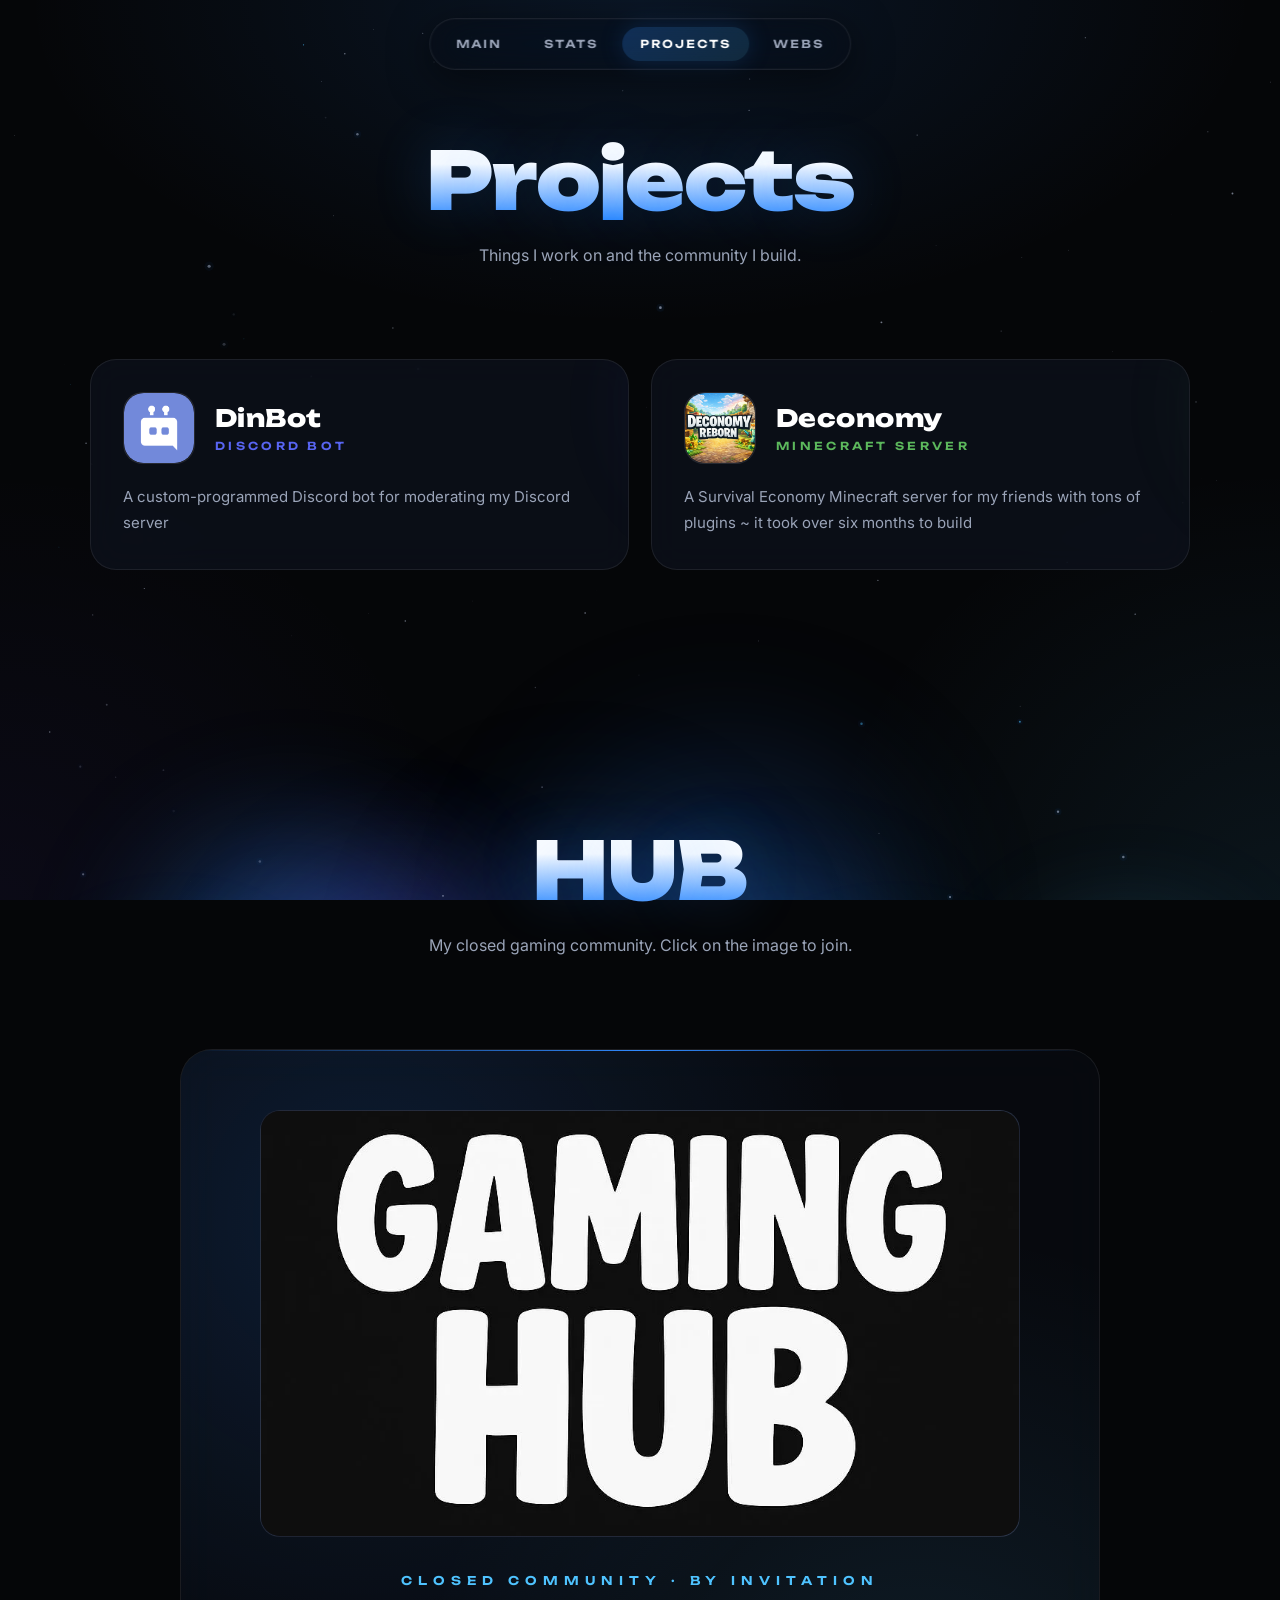
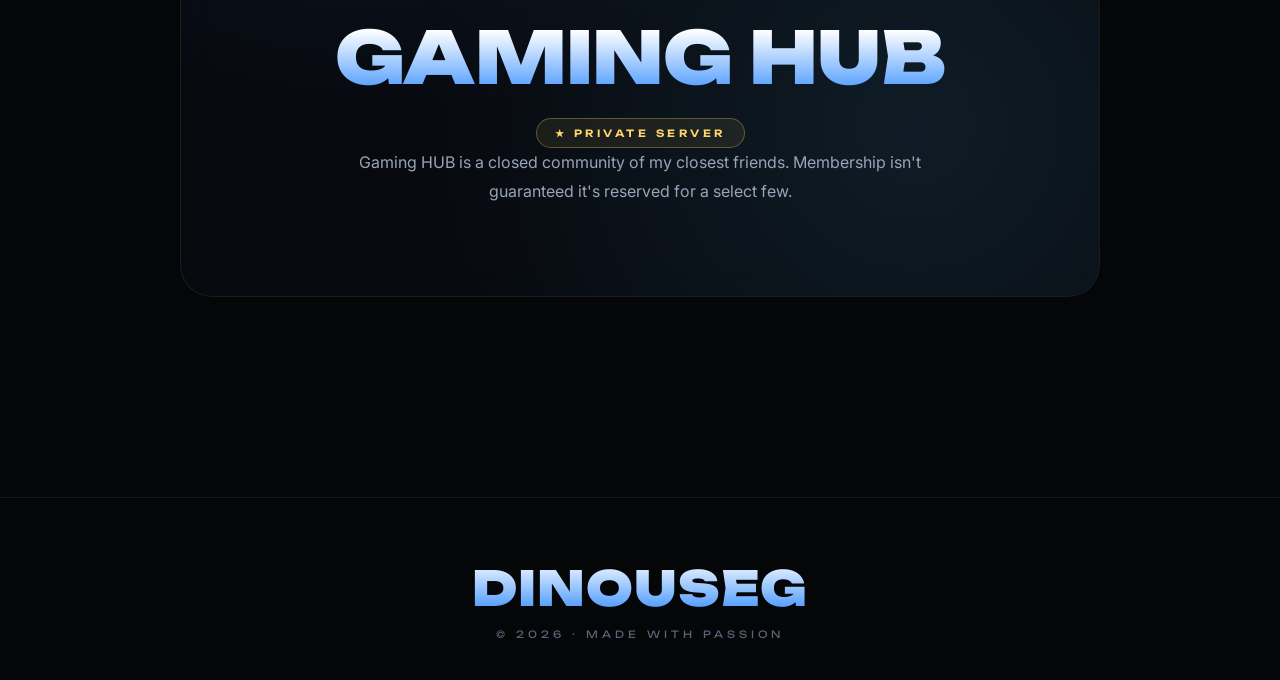
==== commit 1f4f6799: "Add files via upload" ====
--- a/projekty.html
+++ b/projekty.html
@@ -5,12 +5,10 @@
     <meta name="viewport" content="width=device-width, initial-scale=1.0" />
     <title>DINOUSEG · Projects</title>
 
-    <!-- FAVICON — modrá kulička s glow -->
     <link rel="icon" type="image/svg+xml" href="favicon.svg" />
     <link rel="apple-touch-icon" href="favicon.svg" />
     <meta name="theme-color" content="#2f8aff" />
 
-    <!-- FONTY -->
     <link rel="preconnect" href="https://fonts.googleapis.com" />
     <link rel="preconnect" href="https://fonts.gstatic.com" crossorigin />
     <link
@@ -18,10 +16,9 @@
       rel="stylesheet"
     />
 
-    <link rel="stylesheet" href="styles.css" />
+    <link rel="stylesheet" href="styles.css?v=2" />
   </head>
   <body>
-    <!-- POZADÍ -->
     <div class="bg-base"></div>
     <div class="lava">
       <div class="bubble b1"></div>
@@ -39,7 +36,6 @@
 
     <div class="scroll-progress" id="scrollProg"></div>
 
-    <!-- NAVIGACE -->
     <nav class="top">
       <a href="index.html"><span>Main</span></a>
       <a href="stats.html"><span>Stats</span></a>
@@ -47,23 +43,15 @@
       <a href="web.html"><span>Webs</span></a>
     </nav>
 
-    <!-- ============================================================
-     PODSEKCE: PROJEKTY — DinBot, Deconomy…
-     Vykresluje renderProjects() z DATA.projects
-     ============================================================ -->
     <div class="section-divider">
       <h2 class="page-title">Projects</h2>
       <p class="page-desc">Things I work on and the community I build.</p>
     </div>
 
     <section class="page" id="projekty">
-      <div class="projects-grid" id="projectsGrid"><!-- karty projektů --></div>
+      <div class="projects-grid" id="projectsGrid"></div>
     </section>
 
-    <!-- ============================================================
-     PODSEKCE: GAMING HUB — velký banner s odkazem na Discord
-     Vyplní renderHub() z DATA.hub
-     ============================================================ -->
     <div class="section-divider">
       <h2 class="page-title">HUB</h2>
       <p class="page-desc">
@@ -89,11 +77,10 @@
         <div class="hub-tagline">Closed Community · By invitation</div>
         <h2 class="hub-title">Gaming HUB</h2>
         <div class="hub-badge">★ Private Server</div>
-        <p class="hub-desc" id="hubDesc"><!-- vyplní renderHub() --></p>
+        <p class="hub-desc" id="hubDesc"></p>
       </div>
     </section>
 
-    <!-- FOOTER -->
     <footer>
       <div class="signature">DINOUSEG</div>
       <div class="copy">© <span id="year"></span> · Made with passion</div>
@@ -102,7 +89,6 @@
     <script src="data.js"></script>
     <script src="app.js"></script>
     <script>
-      // Vykreslit projekty + hub
       renderProjects('#projectsGrid');
       renderHub();
     </script>
--- a/styles.css
+++ b/styles.css
@@ -1,93 +1,60 @@
-/* ============================================================================
-   DINOUSEG PORTFOLIO — sdílené styly pro všechny stránky
-   ============================================================================
-   STRUKTURA:
-     1. CSS PROMĚNNÉ — barvy, velikosti (uprav pro celkovou změnu vzhledu)
-     2. RESET + ZÁKLAD
-     3. SCROLLBAR — custom modrá lišta vpravo
-     4. POZADÍ — base + lava lamp bubliny + hvězdy
-     5. NAVIGACE — horní lišta s odkazy
-     6. SCROLL PROGRESS — proužek nahoře
-     7. HERO — velký DINOUSEG titulek na úvodu
-     8. PAGE HEAD — nadpis na ostatních stránkách (HRY, HUDBA…)
-     9. TLAČÍTKA
-    10. REVEAL ANIMACE — náběh při scrollu
-    11. KONTAKTY — dlouhé řádky s ikonami
-    12. HRY — podium 1./2./3. místo + detail panel
-    13. HUDBA — grid 5 sloupců s thumbnaily
-    14. PROJEKTY — karty
-    14b. WEB / CENÍK — cenové balíčky
-    15. GAMING HUB — velký banner
-    16. FOOTER
-    17. RESPONSIVE — úpravy pro mobil
-   ============================================================================ */
-
-/* ============================================================================
-   1. CSS PROMĚNNÉ
-   Uprav tyto proměnné pro globální změnu barev a velikostí
-   ============================================================================ */
 :root {
-  /* ZÁKLADNÍ POZADÍ */
-  --bg-0: #050608; /* nejtmavší — hlavní background */
+  --bg-0: #050608;
   --bg-1: #0a0d14;
   --bg-2: #0f1320;
-  --bg-3: #141a2b; /* tmavě modrá pro karty */
-
-  /* ČÁRY / OHRANIČENÍ */
-  --line: rgba(255, 255, 255, 0.08); /* slabé čáry */
-  --line-bright: rgba(255, 255, 255, 0.16); /* výraznější čáry */
-
-  /* TEXT */
-  --text: #e7ecf3; /* hlavní text */
-  --text-dim: #9aa4b8; /* sekundární popisky */
-  --text-faint: #5b6478; /* nejjemnější text */
-
-  /* AKCENTNÍ MODRÁ — VSCode tematická */
-  --accent: #2f8aff; /* hlavní modrá */
-  --accent-2: #4fc3ff; /* světle modrá */
-  --accent-deep: #1a4f9e; /* tmavě modrá */
-  --accent-pop: #6b4dff; /* fialovo-modrá pro pestrost */
-  --accent-cyan: #00d4ff; /* tyrkysová pro lava lamp */
-
-  /* GLOWS */
+  --bg-3: #141a2b;
+  --line: rgba(255, 255, 255, 0.08);
+  --line-bright: rgba(255, 255, 255, 0.16);
+  --text: #e7ecf3;
+  --text-dim: #9aa4b8;
+  --text-faint: #5b6478;
+  --accent: #2f8aff;
+  --accent-2: #4fc3ff;
+  --accent-deep: #1a4f9e;
+  --accent-pop: #6b4dff;
+  --accent-cyan: #00d4ff;
   --glow: rgba(47, 138, 255, 0.55);
   --glow-soft: rgba(47, 138, 255, 0.18);
-
-  /* SPECIÁLNÍ */
-  --danger: #ff5577; /* červená pro zavření */
-  --gold: #ffd66b; /* zlatá — 1. místo */
-  --silver: #c9d3e0; /* stříbrná — 2. místo */
-  --bronze: #e08a4a; /* bronzová — 3. místo */
-
-  /* ZAOBLENÍ ROHŮ */
+  --danger: #ff5577;
+  --gold: #ffd66b;
+  --silver: #c9d3e0;
+  --bronze: #e08a4a;
   --radius: 18px;
   --radius-lg: 26px;
 }
 
-/* ============================================================================
-   2. RESET + ZÁKLAD
-   ============================================================================ */
 * {
   margin: 0;
   padding: 0;
   box-sizing: border-box;
+  min-width: 0;
+}
+html,
+body {
+  width: 100%;
+  max-width: 100%;
+  overflow-x: hidden;
+  overflow-x: clip;
 }
 html {
   scroll-behavior: smooth;
-} /* plynulý scroll při kliknutí na anchor */
+}
 body {
-  font-family:
-    'Inter', 'Sora', system-ui, sans-serif; /* hlavní font pro běžný text */
+  font-family: 'Inter', 'Sora', system-ui, sans-serif;
   background: var(--bg-0);
   color: var(--text);
-  overflow-x: hidden;
   min-height: 100vh;
   position: relative;
 }
-
-/* ============================================================================
-   3. CUSTOM SCROLLBAR (modrá lišta vpravo)
-   ============================================================================ */
+img,
+svg,
+canvas,
+video {
+  max-width: 100%;
+  height: auto;
+  display: block;
+}
+
 html::-webkit-scrollbar {
   width: 12px;
 }
@@ -110,11 +77,6 @@
   scrollbar-width: thin;
 }
 
-/* ============================================================================
-   4. POZADÍ — base vrstva + lava lamp bubliny + hvězdy (canvas)
-   ============================================================================ */
-
-/* base — radiální záře v rozích */
 .bg-base {
   position: fixed;
   inset: 0;
@@ -138,8 +100,6 @@
     ),
     var(--bg-0);
 }
-
-/* canvas s hvězdami — kreslí se v app.js */
 canvas#stars {
   position: fixed;
   inset: 0;
@@ -147,9 +107,6 @@
   pointer-events: none;
 }
 
-/* LAVA LAMP — barevné bubliny stoupající odspodu nahoru
-   Uprav velikost (width/height), barvu (background), rychlost (animation duration),
-   pozici (left), počáteční zpoždění (animation-delay) a viditelnost (opacity) */
 .lava {
   position: fixed;
   inset: 0;
@@ -160,9 +117,9 @@
 .lava .bubble {
   position: absolute;
   border-radius: 50%;
-  filter: blur(60px); /* rozmazání = soft glow look */
+  filter: blur(60px);
   opacity: 0.6;
-  bottom: -30vh; /* start pod viewportem */
+  bottom: -30vh;
   will-change: transform, opacity;
 }
 .lava .bubble.b1 {
@@ -254,7 +211,6 @@
   opacity: 0.4;
 }
 
-/* animace stoupání bublin — pohyb nahoru se zvlněním do stran */
 @keyframes lavaRise {
   0% {
     transform: translate(0, 0) scale(0.85);
@@ -281,9 +237,6 @@
   }
 }
 
-/* ============================================================================
-   5. NAVIGACE — horní pilulka s odkazy (sticky nahoře)
-   ============================================================================ */
 nav.top {
   position: fixed;
   top: 18px;
@@ -293,8 +246,8 @@
   align-items: center;
   gap: 6px;
   padding: 8px;
-  background: rgba(10, 13, 20, 0.55); /* tmavé pozadí s průhledností */
-  backdrop-filter: blur(22px) saturate(180%); /* liquid glass efekt */
+  background: rgba(10, 13, 20, 0.55);
+  backdrop-filter: blur(22px) saturate(180%);
   -webkit-backdrop-filter: blur(22px) saturate(180%);
   border: 1px solid var(--line);
   border-radius: 999px;
@@ -314,12 +267,10 @@
     transform: translate(-50%, 0);
   }
 }
-
-/* každý odkaz v nav */
 nav.top a {
   color: var(--text-dim);
   text-decoration: none;
-  font-family: 'Unbounded', sans-serif; /* fancy font na nadpisy */
+  font-family: 'Unbounded', sans-serif;
   font-weight: 600;
   font-size: 11px;
   letter-spacing: 0.18em;
@@ -332,8 +283,6 @@
 nav.top a:hover {
   color: var(--text);
 }
-
-/* aktivní stránka — modrý gradient pozadí */
 nav.top a.active {
   color: #fff;
   background: linear-gradient(
@@ -344,9 +293,6 @@
   box-shadow: 0 0 24px var(--glow-soft);
 }
 
-/* ============================================================================
-   6. SCROLL PROGRESS BAR (proužek nahoře)
-   ============================================================================ */
 .scroll-progress {
   position: fixed;
   top: 0;
@@ -359,10 +305,6 @@
   transition: width 0.1s;
 }
 
-/* ============================================================================
-   7. HERO — velký DINOUSEG titulek na úvodu (index.html)
-   Uprav font-size pro jinou velikost, background pro jiný gradient barvy
-   ============================================================================ */
 header.hero {
   min-height: 100vh;
   display: flex;
@@ -373,19 +315,12 @@
   padding: 120px 24px 80px;
   text-align: center;
 }
-
-/* hlavní gradient nadpis DINOUSEG */
 h1.dino {
   font-family: 'Unbounded', sans-serif;
   font-weight: 900;
-  font-size: clamp(
-    80px,
-    15vw,
-    220px
-  ); /* responsivní velikost — mění se podle šířky obrazovky */
+  font-size: clamp(40px, 12vw, 220px);
   line-height: 0.95;
-  letter-spacing: -0.02em;
-  /* GRADIENT BAREV — uprav procenta nebo barvy pro jiný look */
+  letter-spacing: -0.03em;
   background: linear-gradient(180deg, #ffffff 0%, #a9c4ec 45%, #2f8aff 100%);
   -webkit-background-clip: text;
   background-clip: text;
@@ -393,11 +328,11 @@
   text-shadow: 0 0 80px rgba(47, 138, 255, 0.25);
   position: relative;
   display: inline-block;
-  /* JEDNODUCHÝ FADE — z 10% opacity na 100% za 1.2s */
+  max-width: 100%;
+  overflow-wrap: break-word;
+  word-break: break-word;
   animation: heroFadeIn 1.2s ease-out both;
 }
-
-/* glow vrstva pod nadpisem (rozmazaná duplikace) */
 h1.dino::after {
   content: 'DINOUSEG';
   position: absolute;
@@ -410,8 +345,6 @@
   opacity: 0.55;
   z-index: -1;
 }
-
-/* hero animace — jednoduchý fade z 10% na 100% opacity */
 @keyframes heroFadeIn {
   0% {
     opacity: 0.1;
@@ -420,20 +353,16 @@
     opacity: 1;
   }
 }
-
-/* podtitul "Gamer · Creator · Builder" */
 .hero-sub {
   font-family: 'Unbounded', sans-serif;
   font-weight: 400;
-  font-size: clamp(14px, 1.6vw, 18px);
-  letter-spacing: 0.45em; /* hodně rozpálené (uprav pro užší/širší) */
+  font-size: clamp(13px, 1.6vw, 18px);
+  letter-spacing: 0.45em;
   color: var(--text-dim);
   text-transform: uppercase;
   margin-top: 18px;
   animation: fadeUp 0.8s 0.4s both;
 }
-
-/* popisek pod podtitulem */
 .hero-desc {
   max-width: 620px;
   margin: 34px auto 0;
@@ -442,8 +371,6 @@
   line-height: 1.7;
   animation: fadeUp 0.8s 0.6s both;
 }
-
-/* tlačítka pod popiskem */
 .hero-cta {
   display: flex;
   gap: 16px;
@@ -453,22 +380,17 @@
   animation: fadeUp 0.8s 0.8s both;
 }
 
-/* ============================================================================
-   8. PAGE HEAD — nadpis na ostatních sekcích / stránkách
-   ============================================================================ */
 .page-head {
   padding: 160px 24px 60px;
   text-align: center;
   max-width: 1280px;
   margin: 0 auto;
 }
-
-/* velký nadpis (HRY, HUDBA, KONTAKTY…) */
 .page-title {
   font-family: 'Unbounded', sans-serif;
   font-weight: 900;
-  font-size: clamp(54px, 9vw, 110px);
-  letter-spacing: -0.01em;
+  font-size: clamp(34px, 8vw, 110px);
+  letter-spacing: -0.02em;
   line-height: 1;
   background: linear-gradient(180deg, #fff 30%, #2f8aff);
   -webkit-background-clip: text;
@@ -476,10 +398,11 @@
   -webkit-text-fill-color: transparent;
   text-shadow: 0 0 60px rgba(47, 138, 255, 0.2);
   display: inline-block;
-  animation: heroFadeIn 1s ease-out both; /* jednoduchý fade */
-}
-
-/* popisek pod page-title */
+  max-width: 100%;
+  overflow-wrap: break-word;
+  word-break: break-word;
+  animation: heroFadeIn 1s ease-out both;
+}
 .page-desc {
   color: var(--text-dim);
   margin-top: 22px;
@@ -490,8 +413,6 @@
   line-height: 1.7;
   animation: fadeUp 0.8s 0.3s both;
 }
-
-/* nadpis sekce uprostřed dlouhé stránky (např. "PROJEKTY" pod sekcí Hry) */
 .section-divider {
   text-align: center;
   margin: 140px auto 50px;
@@ -499,12 +420,9 @@
   padding: 0 24px;
 }
 .section-divider .page-title {
-  font-size: clamp(40px, 7vw, 80px);
-}
-
-/* ============================================================================
-   9. TLAČÍTKA (.btn — používá se v hero)
-   ============================================================================ */
+  font-size: clamp(36px, 7vw, 80px);
+}
+
 .btn {
   position: relative;
   overflow: hidden;
@@ -531,8 +449,6 @@
   color: #fff;
   box-shadow: 0 12px 40px var(--glow-soft);
 }
-
-/* primární tlačítko — modrý gradient */
 .btn.primary {
   background: linear-gradient(135deg, var(--accent-deep), var(--accent));
   border-color: transparent;
@@ -540,8 +456,6 @@
 .btn.primary:hover {
   box-shadow: 0 14px 40px var(--glow);
 }
-
-/* šipka v tlačítku — posune se při hoveru */
 .btn .arrow {
   transition: 0.3s;
 }
@@ -549,9 +463,6 @@
   transform: translateX(4px);
 }
 
-/* ============================================================================
-   10. REVEAL ANIMACE — když element vjede do viewportu, fade-up
-   ============================================================================ */
 .reveal {
   opacity: 0;
   transform: translateY(50px);
@@ -563,7 +474,6 @@
   opacity: 1;
   transform: none;
 }
-
 @keyframes fadeUp {
   from {
     opacity: 0;
@@ -575,25 +485,19 @@
   }
 }
 
-/* ============================================================================
-   11. KONTAKTY — dlouhé řádky pod sebou
-   Karty mají gradient barev podle značky (--brand)
-   ============================================================================ */
 .contacts-list {
   display: flex;
   flex-direction: column;
   gap: 16px;
-  max-width: 820px; /* maximální šířka kontejneru */
+  max-width: 820px;
   margin: 0 auto;
 }
-
-/* jednotlivý řádek kontaktu */
 .contact-row {
   position: relative;
   overflow: hidden;
   padding: 24px 32px;
   background: rgba(15, 19, 32, 0.55);
-  backdrop-filter: blur(16px) saturate(160%); /* liquid glass */
+  backdrop-filter: blur(16px) saturate(160%);
   -webkit-backdrop-filter: blur(16px) saturate(160%);
   border: 1px solid var(--line);
   border-radius: 20px;
@@ -605,8 +509,6 @@
   transition: 0.45s cubic-bezier(0.4, 0, 0.2, 1);
   isolation: isolate;
 }
-
-/* barevné pozadí při hoveru (gradient značky) */
 .contact-row::before {
   content: '';
   position: absolute;
@@ -619,8 +521,6 @@
   transition: 0.5s;
   z-index: -1;
 }
-
-/* spotlight efekt — světelný kruh sledující myš */
 .contact-row::after {
   content: '';
   position: absolute;
@@ -634,9 +534,8 @@
   transition: 0.3s;
   pointer-events: none;
 }
-
 .contact-row:hover {
-  transform: translateX(8px); /* posune se doprava */
+  transform: translateX(8px);
   border-color: transparent;
   box-shadow:
     0 18px 50px rgba(0, 0, 0, 0.5),
@@ -648,11 +547,9 @@
 .contact-row:hover::after {
   opacity: 1;
 }
-
-/* ikona vlevo */
 .contact-icon {
   width: 64px;
-  height: 64px; /* velikost ikony — uprav pro větší/menší */
+  height: 64px;
   border-radius: 18px;
   background: rgba(255, 255, 255, 0.05);
   display: flex;
@@ -665,22 +562,19 @@
 .contact-row:hover .contact-icon {
   background: rgba(255, 255, 255, 0.18);
   border-color: rgba(255, 255, 255, 0.35);
-  transform: rotate(-8deg) scale(1.08); /* lehké otočení a zvětšení */
+  transform: rotate(-8deg) scale(1.08);
 }
 .contact-icon svg {
   width: 32px;
   height: 32px;
   color: #fff;
 }
-/* OBRÁZEK LOGA — vyplní celý čtverec ikony, zachová poměr stran.
-   Uprav width/height pro větší/menší logo uvnitř kruhu. */
 .contact-icon img {
   width: 70%;
   height: 70%;
   object-fit: contain;
   display: block;
 }
-/* FALLBACK když loga ještě nejsou ve složce fotky/ — zobrazí první písmeno */
 .contact-icon.no-img::before {
   content: attr(data-fallback);
   font-family: 'Unbounded', sans-serif;
@@ -688,8 +582,6 @@
   font-size: 24px;
   color: #fff;
 }
-
-/* meta uprostřed (label + nick) */
 .contact-meta {
   display: flex;
   flex-direction: column;
@@ -697,8 +589,6 @@
   min-width: 0;
   flex: 1;
 }
-
-/* malý label "DISCORD", "STEAM"… */
 .contact-label {
   font-family: 'Unbounded', sans-serif;
   font-weight: 600;
@@ -711,20 +601,16 @@
 .contact-row:hover .contact-label {
   color: rgba(255, 255, 255, 0.85);
 }
-
-/* velký nick / e-mail */
 .contact-nick {
   font-family: 'Unbounded', sans-serif;
   font-weight: 700;
-  font-size: 22px; /* uprav velikost nicku */
+  font-size: 22px;
   color: #fff;
   letter-spacing: 0.01em;
   white-space: nowrap;
   overflow: hidden;
   text-overflow: ellipsis;
 }
-
-/* šipka vpravo */
 .contact-arrow {
   font-family: 'Unbounded', sans-serif;
   font-weight: 600;
@@ -738,7 +624,6 @@
   transform: translateX(6px);
 }
 
-/* BAREVNÉ GRADIENTY ZNAČEK — uprav barvy pro jiné odstíny */
 .contact-row[data-brand='discord'] {
   --brand: linear-gradient(135deg, #5865f2, #404eed);
   --brand-glow: rgba(88, 101, 242, 0.45);
@@ -772,10 +657,6 @@
   --brand-glow: rgba(197, 34, 31, 0.4);
 }
 
-/* ============================================================================
-   12. HRY — podium 1./2./3. místo
-   Sloupce se plní barevně podle procent z DATA.goalHours
-   ============================================================================ */
 .podium-wrap {
   position: relative;
   display: flex;
@@ -787,8 +668,6 @@
   max-width: 980px;
   padding: 0 12px;
 }
-
-/* sloupec jedné hry */
 .podium-bar {
   flex: 1;
   max-width: 280px;
@@ -799,8 +678,6 @@
 .podium-bar:hover {
   transform: translateY(-10px);
 }
-
-/* hlavní karta hry */
 .podium-card {
   position: relative;
   overflow: hidden;
@@ -819,8 +696,6 @@
   border-color: var(--accent);
   box-shadow: 0 20px 60px rgba(47, 138, 255, 0.3);
 }
-
-/* gradient zezdola na kartě (zlatý/stříbrný/bronzový) */
 .podium-card::before {
   content: '';
   position: absolute;
@@ -833,8 +708,6 @@
   opacity: 0.4;
   pointer-events: none;
 }
-
-/* obrysové číslo #1 v rohu */
 .podium-rank {
   font-family: 'Unbounded', sans-serif;
   font-weight: 900;
@@ -848,8 +721,6 @@
   opacity: 0.4;
   letter-spacing: -0.05em;
 }
-
-/* obrázek hry */
 .podium-img {
   width: 100%;
   aspect-ratio: 1/1;
@@ -869,8 +740,6 @@
 .podium-bar:hover .podium-img img {
   transform: scale(1.08);
 }
-
-/* placeholder když chybí fotka — zobrazí název */
 .podium-img .placeholder {
   position: absolute;
   inset: 0;
@@ -883,8 +752,6 @@
   color: rgba(255, 255, 255, 0.1);
   letter-spacing: 0.05em;
 }
-
-/* název hry */
 .podium-game-name {
   font-family: 'Unbounded', sans-serif;
   font-weight: 700;
@@ -893,8 +760,6 @@
   letter-spacing: 0.02em;
   margin-bottom: 8px;
 }
-
-/* hodiny + jednotka */
 .podium-hours {
   display: flex;
   align-items: baseline;
@@ -915,8 +780,6 @@
   font-weight: 600;
   letter-spacing: 0.1em;
 }
-
-/* lišta vyplnění (procenta z goalHours) */
 .podium-bar-fill {
   margin-top: 14px;
   width: 100%;
@@ -951,8 +814,6 @@
     width: var(--pct);
   }
 }
-
-/* barvy 1./2./3. místa */
 .podium-bar[data-rank='1'] {
   --rank-color: var(--gold);
 }
@@ -962,8 +823,6 @@
 .podium-bar[data-rank='3'] {
   --rank-color: var(--bronze);
 }
-
-/* podstavec pod kartou — výška podle pořadí */
 .podium-pedestal {
   margin-top: 14px;
   border-radius: 14px 14px 0 0;
@@ -996,7 +855,6 @@
   );
   opacity: 0.18;
 }
-/* VÝŠKY PODSTAVCŮ — uprav pro jinou proporci */
 .podium-bar[data-rank='1'] .podium-pedestal {
   height: 180px;
 }
@@ -1007,7 +865,6 @@
   height: 80px;
 }
 
-/* DETAIL HRY — otevírá se po kliknutí */
 .game-detail {
   display: none;
   margin-top: 50px;
@@ -1031,7 +888,6 @@
     transform: none;
   }
 }
-
 .game-detail-head {
   display: flex;
   align-items: center;
@@ -1069,8 +925,6 @@
   text-transform: uppercase;
   margin-top: 4px;
 }
-
-/* tlačítko zavření */
 .gd-close {
   margin-left: auto;
   width: 42px;
@@ -1092,7 +946,6 @@
   border-color: var(--danger);
   transform: rotate(90deg);
 }
-
 .game-detail-body {
   padding: 28px 32px;
   color: var(--text-dim);
@@ -1106,8 +959,6 @@
   color: #fff;
   font-weight: 600;
 }
-
-/* tagy hry */
 .gd-tags {
   display: flex;
   flex-wrap: wrap;
@@ -1125,16 +976,12 @@
   border: 1px solid rgba(47, 138, 255, 0.3);
   color: var(--accent-2);
 }
-
-/* galerie screenshotů */
 .gd-gallery {
   display: grid;
   grid-template-columns: repeat(auto-fit, minmax(160px, 1fr));
   gap: 10px;
   margin-top: 18px;
 }
-/* SLOT s obrázkem v galerii detailu hry.
-   Když se obrázek nenačte, slot se v JS úplně skryje (žádný placeholder). */
 .gd-gallery .gd-img {
   aspect-ratio: 16/10;
   border-radius: 10px;
@@ -1154,17 +1001,13 @@
   transform: scale(1.05);
 }
 
-/* ============================================================================
-   13. HUDBA — grid s thumbnaily (5 tracků v řadě)
-   ============================================================================ */
 .music-grid {
   display: grid;
-  grid-template-columns: repeat(5, 1fr); /* 5 sloupců na desktopu */
+  grid-template-columns: repeat(5, 1fr);
   gap: 22px;
   max-width: 1280px;
   margin: 0 auto;
 }
-/* RESPONSIVNÍ ZALOMENÍ */
 @media (max-width: 1100px) {
   .music-grid {
     grid-template-columns: repeat(4, 1fr);
@@ -1181,8 +1024,6 @@
     gap: 14px;
   }
 }
-
-/* karta písničky */
 .song-card {
   position: relative;
   overflow: hidden;
@@ -1202,8 +1043,6 @@
   border-color: var(--accent);
   box-shadow: 0 20px 60px rgba(47, 138, 255, 0.3);
 }
-
-/* thumbnail */
 .song-thumb {
   aspect-ratio: 1/1;
   background: linear-gradient(135deg, #1a2030, #0b0e16);
@@ -1219,16 +1058,12 @@
 .song-card:hover .song-thumb img {
   transform: scale(1.08);
 }
-
-/* gradient přes thumbnail */
 .song-thumb::after {
   content: '';
   position: absolute;
   inset: 0;
   background: linear-gradient(180deg, transparent 50%, rgba(0, 0, 0, 0.6));
 }
-
-/* PLAY tlačítko (objeví se při hoveru) */
 .song-play {
   position: absolute;
   inset: 0;
@@ -1246,7 +1081,7 @@
   width: 70px;
   height: 70px;
   border-radius: 50%;
-  background: rgba(255, 0, 0, 0.92); /* červené YouTube tlačítko */
+  background: rgba(255, 0, 0, 0.92);
   display: flex;
   align-items: center;
   justify-content: center;
@@ -1263,8 +1098,6 @@
   color: #fff;
   margin-left: 3px;
 }
-
-/* meta info pod thumbnail */
 .song-meta {
   padding: 18px 20px;
 }
@@ -1286,8 +1119,6 @@
   font-size: 13px;
   font-family: 'Inter', sans-serif;
 }
-
-/* placeholder když chybí thumbnail */
 .song-thumb .placeholder {
   position: absolute;
   inset: 0;
@@ -1301,9 +1132,6 @@
   letter-spacing: 0.05em;
 }
 
-/* ============================================================================
-   14. PROJEKTY — karty s ikonou, názvem a popisem
-   ============================================================================ */
 .projects-grid {
   display: grid;
   grid-template-columns: repeat(auto-fit, minmax(360px, 1fr));
@@ -1311,7 +1139,6 @@
   max-width: 1100px;
   margin: 0 auto;
 }
-
 .project-card {
   position: relative;
   overflow: hidden;
@@ -1323,8 +1150,6 @@
   transition: 0.5s;
   isolation: isolate;
 }
-
-/* barevný blob v rohu karty (podle --proj-color z data.js) */
 .project-card::before {
   content: '';
   position: absolute;
@@ -1352,15 +1177,12 @@
   transform: translate(-30px, 30px) scale(1.3);
   opacity: 0.3;
 }
-
 .project-head {
   display: flex;
   align-items: center;
   gap: 20px;
   margin-bottom: 20px;
 }
-
-/* ikona projektu */
 .project-icon {
   width: 72px;
   height: 72px;
@@ -1387,7 +1209,6 @@
   object-fit: cover;
   border-radius: 20px;
 }
-
 .project-titles h3 {
   font-family: 'Unbounded', sans-serif;
   font-weight: 800;
@@ -1410,17 +1231,12 @@
   line-height: 1.75;
 }
 
-/* ============================================================================
-   14b. WEB / CENÍK — karty cenových balíčků (Basic / Standard / Premium)
-   Karta s highlight (.is-featured) má modrý ring a odznak.
-   ============================================================================ */
 .pricing-grid {
   display: grid;
   grid-template-columns: repeat(3, 1fr);
   gap: 22px;
   max-width: 1100px;
   margin: 0 auto;
-  /* prostor nahoře pro badge "Most popular" který vyčuhuje z karty */
   padding-top: 20px;
 }
 @media (max-width: 900px) {
@@ -1429,7 +1245,6 @@
     max-width: 460px;
   }
 }
-
 .pricing-card {
   position: relative;
   background: rgba(15, 19, 32, 0.65);
@@ -1442,12 +1257,8 @@
   flex-direction: column;
   transition: 0.5s cubic-bezier(0.4, 0, 0.2, 1);
   isolation: isolate;
-  /* overflow: visible → badge "Most popular" může vyčuhovat nahoru
-     (blob v ::before je blur + low opacity, takže přesah vypadá jako glow halo) */
   overflow: visible;
 }
-
-/* glow blob v rohu karty */
 .pricing-card::before {
   content: '';
   position: absolute;
@@ -1472,9 +1283,6 @@
     0 24px 60px rgba(0, 0, 0, 0.5),
     0 0 60px var(--glow-soft);
 }
-
-/* ZVÝRAZNĚNÝ balíček (Standard / Most popular) — silný glow ring + pulse animace.
-   Karta je o trochu větší (scale 1.05) aby vystoupila z řady. */
 .pricing-card.is-featured {
   border: 2px solid rgba(47, 138, 255, 0.7);
   background: linear-gradient(
@@ -1487,7 +1295,6 @@
     0 0 60px rgba(47, 138, 255, 0.35),
     0 20px 60px rgba(0, 0, 0, 0.5);
   z-index: 2;
-  /* pulsující glow okolo karty (mění jen box-shadow, ne velikost) */
   animation: featuredPulse 3s ease-in-out infinite;
 }
 .pricing-card.is-featured::before {
@@ -1495,8 +1302,6 @@
   width: 360px;
   height: 360px;
 }
-
-/* PULSE ring efekt — modrý glow se mění v rytmu */
 @keyframes featuredPulse {
   0%,
   100% {
@@ -1513,26 +1318,16 @@
       0 20px 60px rgba(0, 0, 0, 0.5);
   }
 }
-
-/* na mobilu (jednotlivé karty pod sebou) zrušit scale aby nevylezly z viewportu */
 @media (max-width: 900px) {
-  /* na mobilu (jednotlivé karty pod sebou) zmenšíme hover scale aby karta
-     nepřesahovala viewport */
   .pricing-card:hover {
     transform: translateY(-6px) !important;
   }
 }
-
-/* CUSTOM cena (např. "Custom" místo čísla) — menší text, kurzíva look */
 .pricing-price.is-custom .num {
   font-size: 42px;
   font-family: 'Unbounded', sans-serif;
   letter-spacing: 0.02em;
 }
-
-/* ============ SLEVY ============
-   Řádek nad cenou s původní přeškrtnutou cenou a discount badge "−15%".
-   Aktivní jen když je v data.js definován priceOriginal > price. */
 .pricing-sale-row {
   display: flex;
   align-items: center;
@@ -1540,8 +1335,6 @@
   margin-bottom: 4px;
   animation: fadeUp 0.6s 0.2s both;
 }
-
-/* přeškrtnutá původní cena */
 .pricing-price-old {
   font-family: 'Orbitron', sans-serif;
   font-size: 16px;
@@ -1551,8 +1344,6 @@
   text-decoration-thickness: 2px;
   text-decoration-color: #1f5eb7;
 }
-
-/* červený discount badge "−15%" */
 .pricing-discount {
   font-family: 'Unbounded', sans-serif;
   font-weight: 800;
@@ -1582,16 +1373,12 @@
       0 0 0 1px rgba(255, 255, 255, 0.2) inset;
   }
 }
-
-/* když je cena ve slevě, hlavní cena dostane "fresh" gradient */
 .pricing-price.is-sale .num {
   background: linear-gradient(180deg, #47b4fc);
   -webkit-background-clip: text;
   background-clip: text;
   -webkit-text-fill-color: transparent;
 }
-
-/* Drobná poznámka pod cenovými kartami */
 .pricing-footnote {
   text-align: center;
   margin: 50px auto 0;
@@ -1601,8 +1388,6 @@
   line-height: 1.7;
   font-style: italic;
 }
-
-/* odznak nahoře u doporučeného balíčku — "vyčuhuje" nad kartu */
 .pricing-badge {
   position: absolute;
   top: -14px;
@@ -1628,8 +1413,6 @@
   white-space: nowrap;
   z-index: 3;
 }
-
-/* malý label typu (BASIC / STANDARD / PREMIUM) */
 .pricing-tier {
   font-family: 'Unbounded', sans-serif;
   font-weight: 600;
@@ -1639,8 +1422,6 @@
   color: var(--accent-2);
   margin-bottom: 8px;
 }
-
-/* velký název balíčku */
 .pricing-name {
   font-family: 'Unbounded', sans-serif;
   font-weight: 800;
@@ -1649,8 +1430,6 @@
   letter-spacing: 0.01em;
   margin-bottom: 18px;
 }
-
-/* velká cena */
 .pricing-price {
   display: flex;
   align-items: baseline;
@@ -1671,8 +1450,6 @@
   font-weight: 700;
   color: var(--text-dim);
 }
-
-/* poznámka pod cenou ("jednorázově") */
 .pricing-note {
   color: var(--text-faint);
   font-size: 12px;
@@ -1682,8 +1459,6 @@
   margin-top: 6px;
   margin-bottom: 24px;
 }
-
-/* seznam featur */
 .pricing-features {
   list-style: none;
   margin: 0 0 28px;
@@ -1719,8 +1494,6 @@
   color: #fff;
   box-shadow: 0 0 12px var(--glow);
 }
-
-/* tlačítko v patičce karty */
 .pricing-cta {
   display: inline-flex;
   align-items: center;
@@ -1751,8 +1524,6 @@
 .pricing-cta:hover .arrow {
   transform: translateX(4px);
 }
-
-/* highlight balíček má vyplněné tlačítko */
 .pricing-card.is-featured .pricing-cta {
   background: linear-gradient(135deg, var(--accent-deep), var(--accent));
   border-color: transparent;
@@ -1762,9 +1533,6 @@
   box-shadow: 0 14px 40px var(--glow);
 }
 
-/* ============================================================================
-   15. GAMING HUB — velký banner s obrázkem, nadpisem a popiskem
-   ============================================================================ */
 .hub-card {
   position: relative;
   overflow: hidden;
@@ -1779,8 +1547,6 @@
   margin: 0 auto;
   isolation: isolate;
 }
-
-/* radiální záře v rozích */
 .hub-card::before {
   content: '';
   position: absolute;
@@ -1794,8 +1560,6 @@
     radial-gradient(circle at 80% 80%, rgba(79, 195, 255, 0.1), transparent 50%);
   z-index: -1;
 }
-
-/* modrá linka nahoře */
 .hub-card::after {
   content: '';
   position: absolute;
@@ -1805,8 +1569,6 @@
   height: 1px;
   background: linear-gradient(90deg, transparent, var(--accent), transparent);
 }
-
-/* klikatelný obrázek hubu */
 .hub-image-wrap {
   display: block;
   text-decoration: none;
@@ -1836,8 +1598,6 @@
 .hub-image-wrap:hover img {
   transform: scale(1.05);
 }
-
-/* overlay s tlačítkem "Připojit" při hoveru */
 .hub-image-wrap .overlay {
   position: absolute;
   inset: 0;
@@ -1867,8 +1627,6 @@
   align-items: center;
   gap: 8px;
 }
-
-/* placeholder když chybí obrázek hubu */
 .hub-image-wrap .placeholder-big {
   position: absolute;
   inset: 0;
@@ -1882,12 +1640,10 @@
   letter-spacing: 0.05em;
   text-align: center;
 }
-
-/* hlavní nadpis Gaming HUB */
 .hub-title {
   font-family: 'Unbounded', sans-serif;
   font-weight: 900;
-  font-size: clamp(40px, 6vw, 72px);
+  font-size: clamp(36px, 6vw, 72px);
   letter-spacing: -0.01em;
   background: linear-gradient(180deg, #fff 20%, var(--accent));
   -webkit-background-clip: text;
@@ -1896,8 +1652,6 @@
   margin-bottom: 16px;
   text-transform: uppercase;
 }
-
-/* malý tagline nad nadpisem */
 .hub-tagline {
   font-family: 'Unbounded', sans-serif;
   font-size: 12px;
@@ -1907,8 +1661,6 @@
   font-weight: 600;
   margin-bottom: 24px;
 }
-
-/* popis hubu */
 .hub-desc {
   color: var(--text-dim);
   font-size: 16px;
@@ -1916,8 +1668,6 @@
   max-width: 640px;
   margin: 0 auto 30px;
 }
-
-/* zlatý odznak "Private Server" */
 .hub-badge {
   display: inline-flex;
   align-items: center;
@@ -1934,9 +1684,6 @@
   font-weight: 600;
 }
 
-/* ============================================================================
-   16. FOOTER (patička)
-   ============================================================================ */
 footer {
   padding: 60px 24px 40px;
   text-align: center;
@@ -1962,14 +1709,10 @@
   color: var(--text-faint);
   text-transform: uppercase;
 }
-
-/* selekce textu — modrá */
 ::selection {
   background: rgba(47, 138, 255, 0.4);
   color: #fff;
 }
-
-/* sekce obecně */
 section.page {
   padding: 40px 24px 120px;
   position: relative;
@@ -1977,29 +1720,86 @@
   margin: 0 auto;
 }
 
-/* ============================================================================
-   17. RESPONSIVE — úpravy pro mobil
-   ============================================================================ */
 @media (max-width: 780px) {
   nav.top {
-    top: 12px;
-    padding: 6px;
+    position: fixed;
+    top: 0 !important;
+    left: 0 !important;
+    right: 0 !important;
+    width: 100% !important;
+    transform: none !important;
+    margin: 0 !important;
+    padding: 10px 6px;
     gap: 2px;
+    border-radius: 0;
+    border-top: none;
+    border-left: none;
+    border-right: none;
+    border-bottom: 1px solid rgba(47, 138, 255, 0.2);
+    background: rgba(5, 6, 8, 0.92);
+    backdrop-filter: blur(22px) saturate(180%);
+    -webkit-backdrop-filter: blur(22px) saturate(180%);
+    justify-content: space-around;
+    box-shadow: 0 8px 24px rgba(0, 0, 0, 0.6);
+    animation: navInMobile 0.7s 0.4s cubic-bezier(0.16, 1, 0.3, 1) both;
+    z-index: 200;
   }
   nav.top a {
-    font-size: 9px;
-    padding: 8px 12px;
+    font-size: 10px;
+    padding: 10px 6px;
     letter-spacing: 0.12em;
+    flex: 1 1 auto;
+    text-align: center;
+    border-radius: 10px;
+    white-space: nowrap;
+  }
+
+  h1.dino {
+    font-size: clamp(40px, 12vw, 80px);
+    letter-spacing: -0.045em;
+    text-shadow: 0 0 40px rgba(47, 138, 255, 0.25);
+  }
+  h1.dino::after {
+    filter: blur(20px);
+  }
+  .hero-sub {
+    letter-spacing: 0.28em;
+    font-size: 12px;
+  }
+  .hero-desc {
+    font-size: 15px;
   }
   header.hero {
-    padding: 100px 16px 60px;
-  }
+    padding: 90px 14px 60px;
+    min-height: 88vh;
+  }
+
   section.page {
-    padding: 40px 16px 80px;
+    padding: 30px 14px 60px;
+    max-width: 100%;
   }
   .page-head {
-    padding: 130px 16px 40px;
-  }
+    padding: 88px 14px 24px;
+    max-width: 100%;
+  }
+  .page-title {
+    font-size: clamp(32px, 11vw, 80px);
+  }
+  .section-divider {
+    margin: 70px auto 24px;
+    padding: 0 14px;
+    max-width: 100%;
+  }
+  .section-divider .page-title {
+    font-size: clamp(28px, 9vw, 64px);
+  }
+
+  .btn {
+    font-size: 10px;
+    padding: 14px 22px;
+    letter-spacing: 0.18em;
+  }
+
   .podium-wrap {
     flex-direction: column;
     align-items: stretch;
@@ -2014,30 +1814,165 @@
   }
   .game-detail-head {
     flex-wrap: wrap;
+    padding: 22px 18px;
+    gap: 14px;
+  }
+  .game-detail-body {
+    padding: 22px 18px;
+  }
+  .gd-title {
+    font-size: 22px;
   }
   .contact-row {
-    padding: 18px 20px;
-    gap: 18px;
+    padding: 18px 18px;
+    gap: 16px;
+    border-radius: 16px;
   }
   .contact-icon {
-    width: 54px;
-    height: 54px;
+    width: 50px;
+    height: 50px;
+    border-radius: 14px;
   }
   .contact-icon svg,
   .contact-icon img {
-    width: 26px;
-    height: 26px;
+    width: 24px;
+    height: 24px;
   }
   .contact-nick {
-    font-size: 18px;
-  }
-}
-@media (max-width: 520px) {
+    font-size: 17px;
+  }
+  .contact-label {
+    font-size: 10px;
+    letter-spacing: 0.25em;
+  }
+
+  .hub-card {
+    padding: 36px 22px;
+    border-radius: 22px;
+  }
+  .hub-image-wrap {
+    margin-bottom: 24px;
+    border-radius: 16px;
+  }
+  .hub-title {
+    font-size: clamp(28px, 9vw, 56px);
+  }
+  .hub-tagline {
+    letter-spacing: 0.35em;
+    font-size: 10px;
+  }
+  .hub-desc {
+    font-size: 14px;
+  }
+
+  .song-meta {
+    padding: 14px 14px;
+  }
+  .song-title {
+    font-size: 14px;
+  }
+  .song-artist {
+    font-size: 12px;
+  }
+
+  .pricing-card {
+    padding: 30px 22px 26px;
+    border-radius: 22px;
+  }
+  .pricing-name {
+    font-size: 26px;
+  }
+  .pricing-price .num {
+    font-size: 44px;
+  }
+
+  footer .signature {
+    font-size: 36px;
+  }
+  footer .copy {
+    font-size: 9px;
+    letter-spacing: 0.3em;
+  }
+}
+
+@keyframes navInMobile {
+  from {
+    opacity: 0;
+    transform: translateY(-100%);
+  }
+  to {
+    opacity: 1;
+    transform: translateY(0);
+  }
+}
+
+@media (max-width: 400px) {
+  nav.top a {
+    font-size: 9px;
+    padding: 9px 3px;
+    letter-spacing: 0.06em;
+  }
+  h1.dino {
+    font-size: clamp(34px, 11vw, 56px);
+    letter-spacing: -0.05em;
+  }
+  .hero-sub {
+    font-size: 10px;
+    letter-spacing: 0.2em;
+  }
+  .hero-desc {
+    font-size: 14px;
+  }
+  .page-title {
+    font-size: clamp(26px, 10vw, 56px);
+  }
+  .hero-cta {
+    flex-direction: column;
+    align-items: stretch;
+    gap: 10px;
+  }
+  .hero-cta .btn {
+    justify-content: center;
+  }
+  header.hero {
+    padding: 80px 12px 50px;
+  }
+  .page-head {
+    padding: 78px 12px 20px;
+  }
+  .section-divider {
+    padding: 0 12px;
+  }
+  section.page {
+    padding: 28px 12px 56px;
+  }
+  .pricing-name {
+    font-size: 22px;
+  }
+  .pricing-price .num {
+    font-size: 36px;
+  }
+  .contact-row {
+    padding: 14px 14px;
+    gap: 12px;
+  }
+  .contact-nick {
+    font-size: 15px;
+  }
+  .hub-card {
+    padding: 30px 16px;
+  }
+}
+
+@media (max-width: 340px) {
   nav.top a span {
-    display: none;
-  }
-  nav.top a::before {
-    content: attr(data-i);
-    font-size: 14px;
-  }
-}
+    font-size: 8px;
+  }
+  h1.dino {
+    font-size: 32px;
+    letter-spacing: -0.06em;
+  }
+  .page-title {
+    font-size: 26px;
+  }
+}
